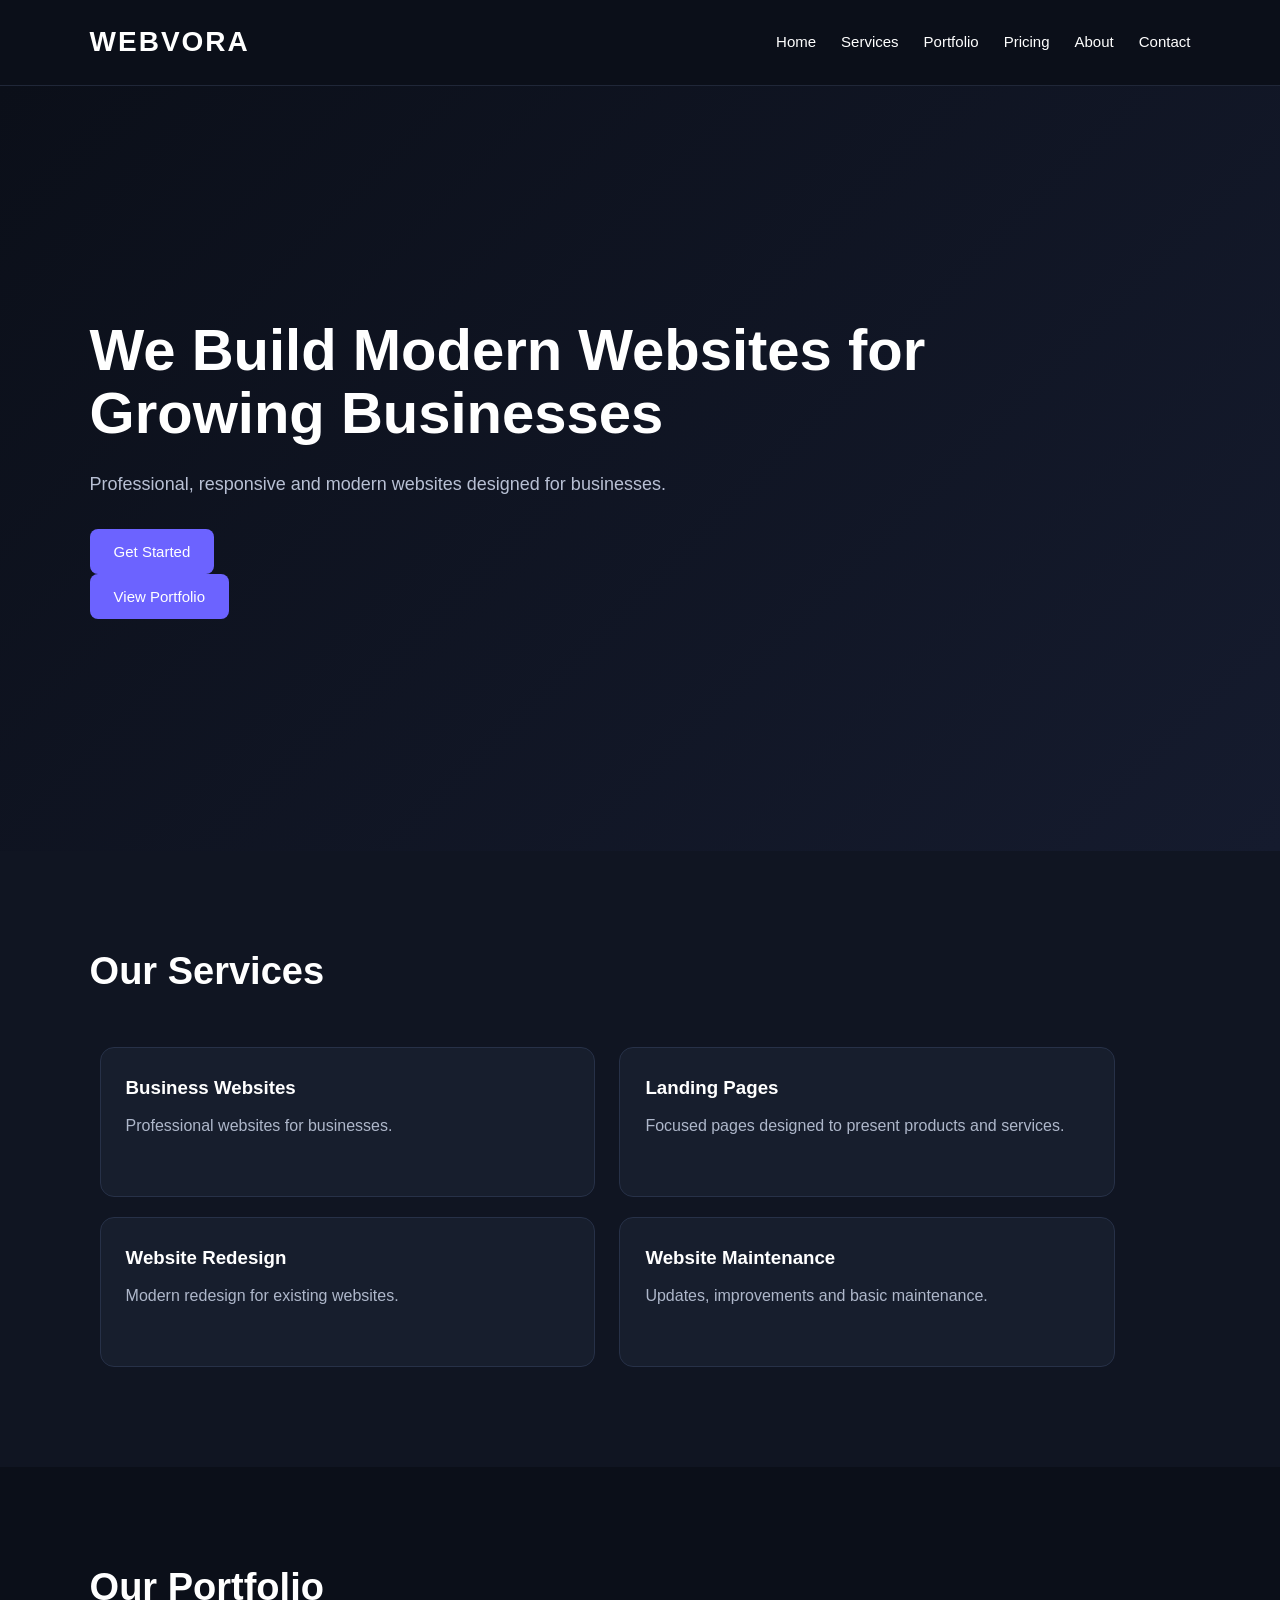
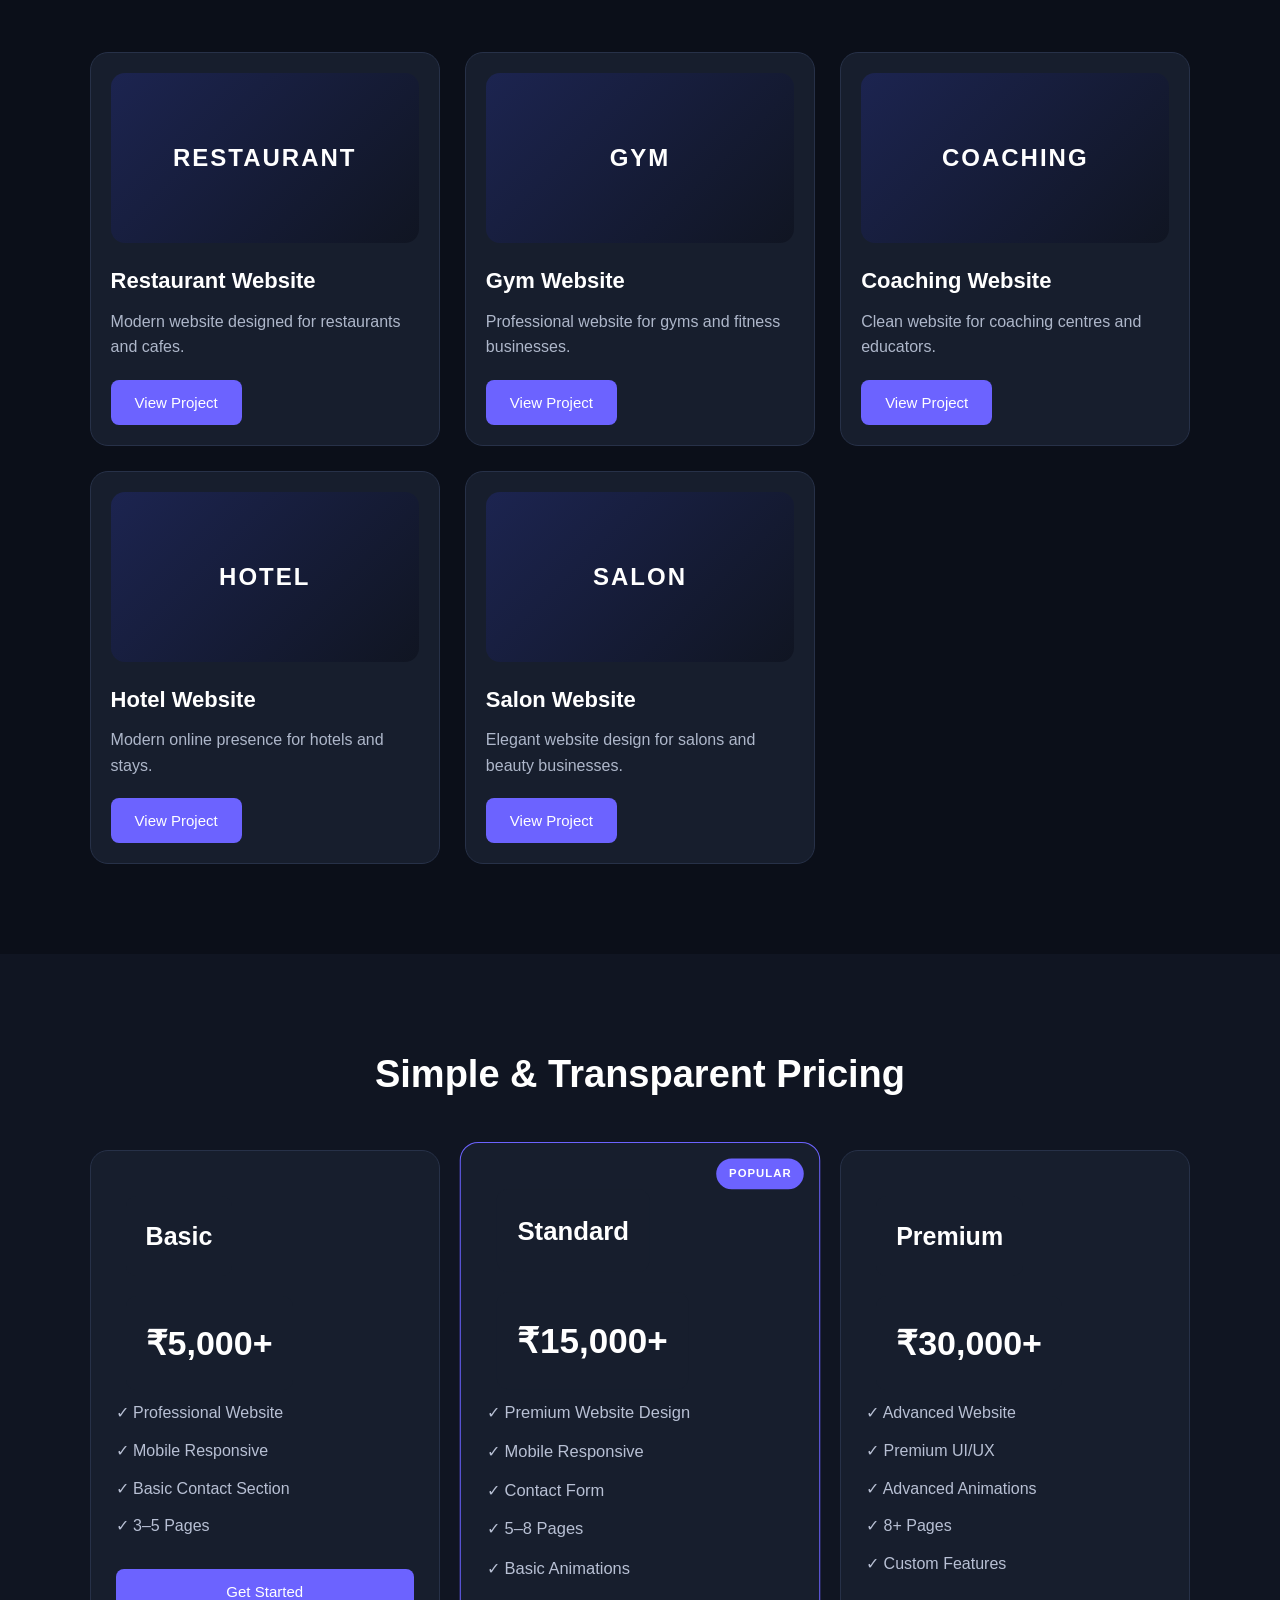
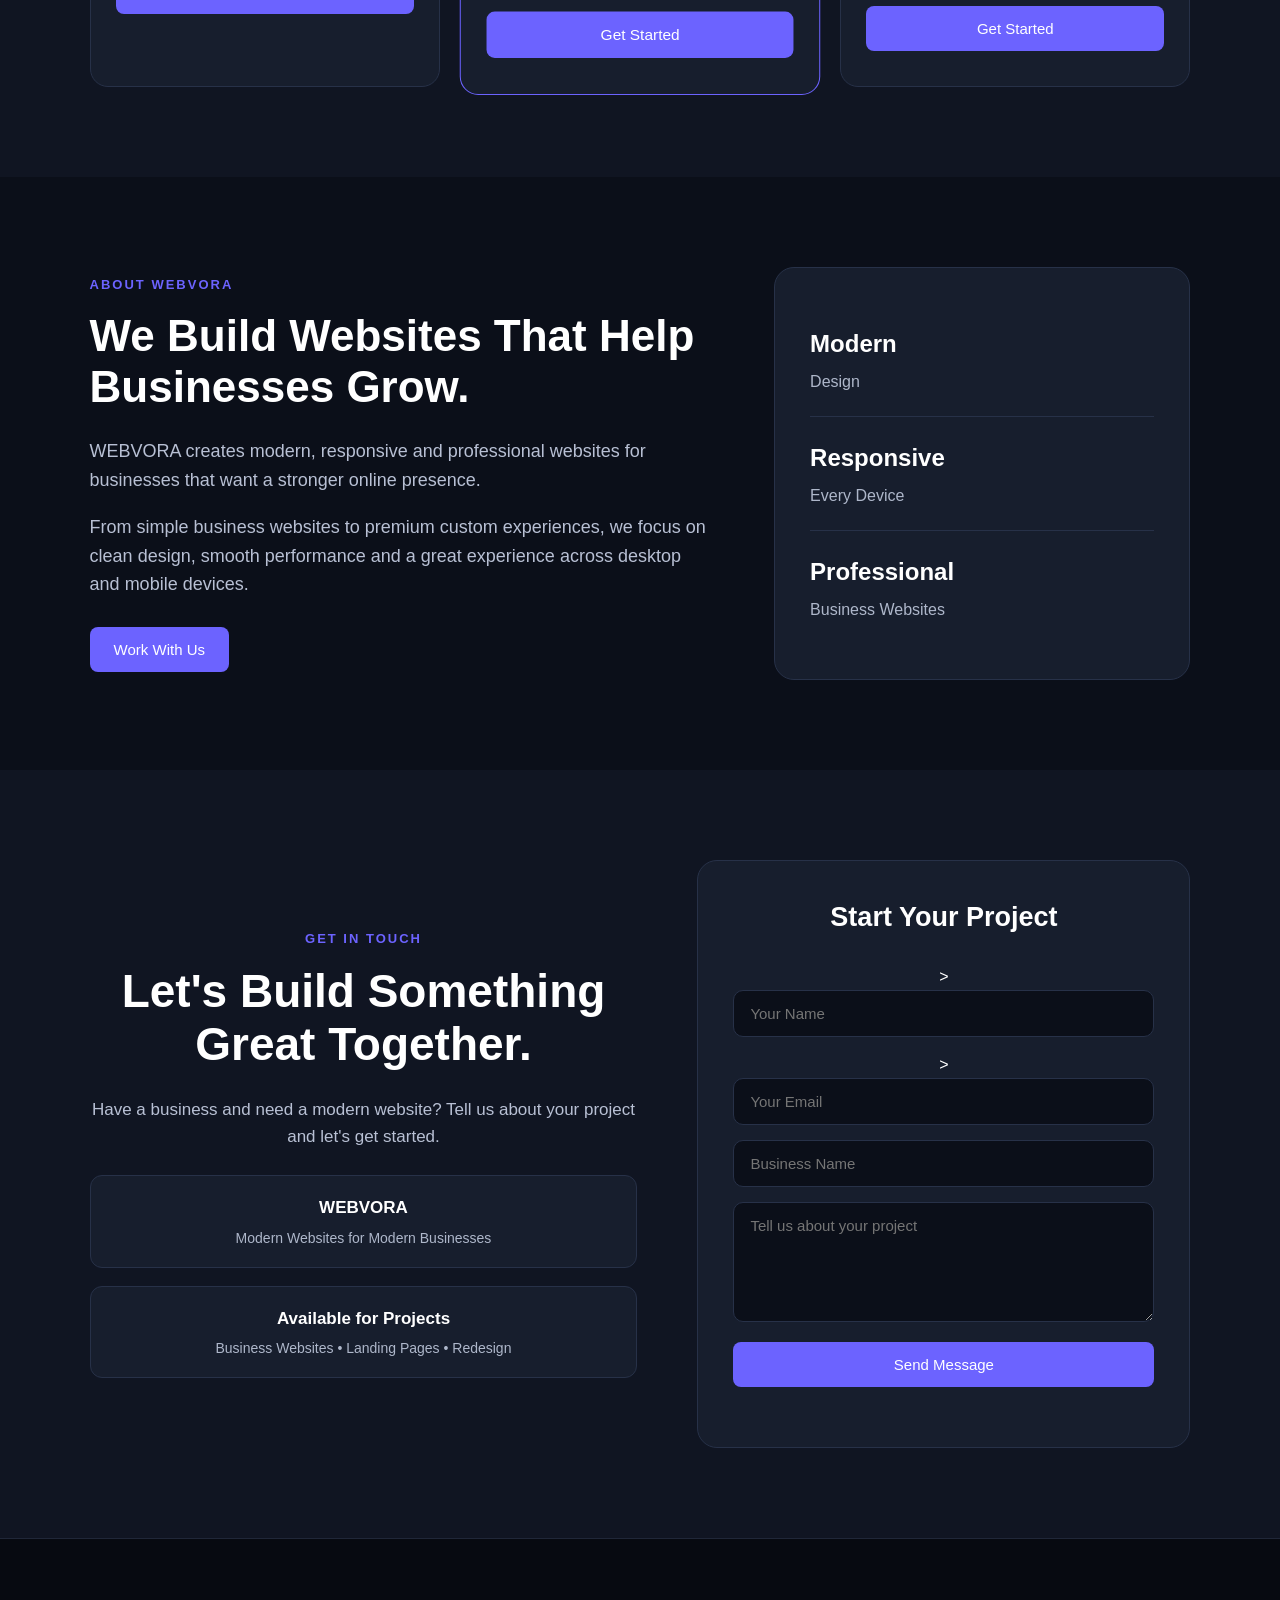
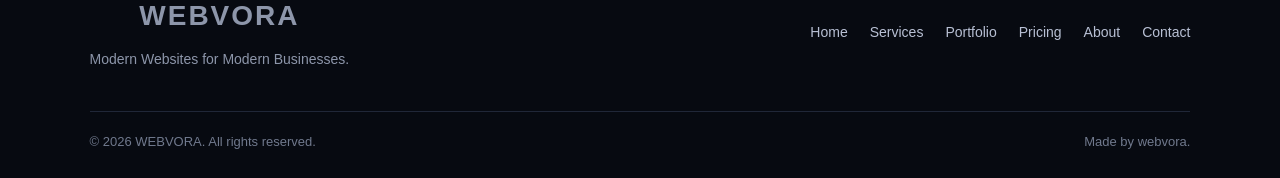
==== index.html @ 25687fcf "Add files via upload" ====
<html lang="en">
<head>
    <meta charset="UTF-8">
    <meta name="viewport" content="width=device-width, initial-scale=1.0">

    <title>WEBVORA — Modern Websites for Businesses</title>

    <link rel="stylesheet" href="style.css">
</head>

<body>

    <!-- Header / Navigation -->
    <header>
        <div class="logo">WEBVORA</div>

        <nav>
            <a href="#home">Home</a>
            <a href="#services">Services</a>
            <a href="#portfolio">Portfolio</a>
            <a href="#pricing">Pricing</a>
            <a href="#about">About</a>
            <a href="#contact">Contact</a>
        </nav>
    </header>


    <!-- Main Website Content -->
    <main>

        <!-- Hero Section -->
        <section id="home">
            <h1>We Build Modern Websites for Growing Businesses</h1>

            <p>
                Professional, responsive and modern websites
                designed for businesses.
            </p>

            <button>Get Started</button>
            <button>View Portfolio</button>
        </section>


        <!-- Services Section -->
        <section id="services">
            <h2>Our Services</h2>

            <div>
                <h3>Business Websites</h3>
                <p>Professional websites for businesses.</p>
            </div>

            <div>
                <h3>Landing Pages</h3>
                <p>Focused pages designed to present products and services.</p>
            </div>

            <div>
                <h3>Website Redesign</h3>
                <p>Modern redesign for existing websites.</p>
            </div>

            <div>
                <h3>Website Maintenance</h3>
                <p>Updates, improvements and basic maintenance.</p>
            </div>
        </section>


        <!-- Portfolio Section -->
       <section id="portfolio">

    <h2>Our Portfolio</h2>

    <div class="portfolio-grid">

        <div class="portfolio-card">
            <div class="portfolio-image">RESTAURANT</div>
            <h3>Restaurant Website</h3>
            <p>Modern website designed for restaurants and cafes.</p>
            <button>View Project</button>
        </div>

        <div class="portfolio-card">
            <div class="portfolio-image">GYM</div>
            <h3>Gym Website</h3>
            <p>Professional website for gyms and fitness businesses.</p>
            <button>View Project</button>
        </div>

        <div class="portfolio-card">
            <div class="portfolio-image">COACHING</div>
            <h3>Coaching Website</h3>
            <p>Clean website for coaching centres and educators.</p>
            <button>View Project</button>
        </div>

        <div class="portfolio-card">
            <div class="portfolio-image">HOTEL</div>
            <h3>Hotel Website</h3>
            <p>Modern online presence for hotels and stays.</p>
            <button>View Project</button>
        </div>

        <div class="portfolio-card">
            <div class="portfolio-image">SALON</div>
            <h3>Salon Website</h3>
            <p>Elegant website design for salons and beauty businesses.</p>
            <button>View Project</button>
        </div>

    </div>

</section>


        <!-- Pricing Section -->
        <section id="pricing">

    <h2>Simple & Transparent Pricing</h2>

    <div class="pricing-grid">

        <div class="pricing-card">
            <h3>Basic</h3>
            <p class="price">₹5,000+</p>

            <ul>
                <li>✓ Professional Website</li>
                <li>✓ Mobile Responsive</li>
                <li>✓ Basic Contact Section</li>
                <li>✓ 3–5 Pages</li>
            </ul>

            <button>Get Started</button>
        </div>

        <div class="pricing-card featured">
            <span class="popular">POPULAR</span>

            <h3>Standard</h3>
            <p class="price">₹15,000+</p>

            <ul>
                <li>✓ Premium Website Design</li>
                <li>✓ Mobile Responsive</li>
                <li>✓ Contact Form</li>
                <li>✓ 5–8 Pages</li>
                <li>✓ Basic Animations</li>
            </ul>

            <button>Get Started</button>
        </div>

        <div class="pricing-card">
            <h3>Premium</h3>
            <p class="price">₹30,000+</p>

            <ul>
                <li>✓ Advanced Website</li>
                <li>✓ Premium UI/UX</li>
                <li>✓ Advanced Animations</li>
                <li>✓ 8+ Pages</li>
                <li>✓ Custom Features</li>
            </ul>

            <button>Get Started</button>
        </div>

    </div>

</section>


        <!-- About Section -->
        <section id="about">

    <div class="about-content">

        <div class="about-text">

            <span class="about-label">ABOUT WEBVORA</span>

            <h2>We Build Websites That Help Businesses Grow.</h2>

            <p>
                WEBVORA creates modern, responsive and professional
                websites for businesses that want a stronger online presence.
            </p>

            <p>
                From simple business websites to premium custom experiences,
                we focus on clean design, smooth performance and a great
                experience across desktop and mobile devices.
            </p>

            <button>Work With Us</button>

        </div>

        <div class="about-card">

            <div class="about-stat">
                <strong>Modern</strong>
                <span>Design</span>
            </div>

            <div class="about-stat">
                <strong>Responsive</strong>
                <span>Every Device</span>
            </div>

            <div class="about-stat">
                <strong>Professional</strong>
                <span>Business Websites</span>
            </div>

        </div>

    </div>

</section>


        <!-- Contact Section -->
       <section id="contact">
    <div class="contact-content">

        <div class="contact-text">
            <span class="contact-label">GET IN TOUCH</span>

            <h2>Let's Build Something Great Together.</h2>

            <p>
                Have a business and need a modern website?
                Tell us about your project and let's get started.
            </p>

            <div class="contact-info">
                <div>
                    <strong>WEBVORA</strong>
                    <span>Modern Websites for Modern Businesses</span>
                </div>

                <div>
                    <strong>Available for Projects</strong>
                    <span>Business Websites • Landing Pages • Redesign</span>
                </div>
            </div>
        </div>

        <div class="contact-card">
    <h3>Start Your Project</h3>

    <form
    id="contact-form"
    action="https://formspree.io/f/xnpnvgea"
    method="POST"
>
        >
     <input
         id="contact-name"
         name="name"
         type="text"
         placeholder="Your Name"
         required
>
        >

        <input
            id="contact-email"
            name="email"
            type="email"
            placeholder="Your Email"
            required
>

       <input
           id="contact-business"
           name="business"
           type="text"
           placeholder="Business Name"
           required
>

        <textarea
          id="contact-message"
          name="message"
          placeholder="Tell us about your project"
          required
        ></textarea>

        <button id="send-message-btn" type="submit">
            Send Message
        </button>

        <p id="form-status"></p>

    </form>
</div>

    </div>
</section>

    </main>


    <!-- Footer -->
   <footer>
    <div class="footer-content">

        <div class="footer-brand">
            <div class="footer-logo">WEBVORA</div>
            <p>Modern Websites for Modern Businesses.</p>
        </div>

        <div class="footer-links">
            <a href="#home">Home</a>
            <a href="#services">Services</a>
            <a href="#portfolio">Portfolio</a>
            <a href="#pricing">Pricing</a>
            <a href="#about">About</a>
            <a href="#contact">Contact</a>
        </div>

    </div>

    <div class="footer-bottom">
        <p>© 2026 WEBVORA. All rights reserved.</p>
        <p>Made by webvora.</p>
    </div>
</footer>


    <script src="script.js"></script>

</body>
</html>
---- style.css ----
* {
    margin: 0;
    padding: 0;
    box-sizing: border-box;
}

html {
    scroll-behavior: smooth;
}

body {
    font-family: Arial, Helvetica, sans-serif;
    background: #0b0f19;
    color: #ffffff;
    line-height: 1.6;
}

/* ===== HEADER ===== */

header {
    width: 100%;
    padding: 20px 7%;
    display: flex;
    justify-content: space-between;
    align-items: center;
    background: #0b0f19;
    border-bottom: 1px solid #202738;
    position: sticky;
    top: 0;
    z-index: 1000;
}

.logo {
    font-size: 28px;
    font-weight: 800;
    letter-spacing: 2px;
}

nav {
    display: flex;
    gap: 25px;
}

nav a {
    color: #ffffff;
    text-decoration: none;
    font-size: 15px;
    transition: 0.3s;
}

nav a:hover {
    color: #6c63ff;
}

/* ===== GENERAL SECTIONS ===== */

section {
    padding: 90px 7%;
}

h2 {
    font-size: 38px;
    margin-bottom: 35px;
}

h3 {
    margin-bottom: 10px;
}

/* ===== HERO ===== */

#home {
    min-height: 85vh;
    display: flex;
    flex-direction: column;
    justify-content: center;
    align-items: flex-start;
    background: linear-gradient(135deg, #0b0f19, #151b2e);
}

#home h1 {
    max-width: 850px;
    font-size: 58px;
    line-height: 1.1;
    margin-bottom: 25px;
}

#home p {
    max-width: 650px;
    font-size: 18px;
    color: #b8c0d4;
    margin-bottom: 30px;
}

/* ===== BUTTONS ===== */

button {
    border: none;
    padding: 14px 24px;
    margin-right: 12px;
    border-radius: 8px;
    background: #6c63ff;
    color: white;
    font-size: 15px;
    cursor: pointer;
    transition: 0.3s;
}

button:hover {
    transform: translateY(-2px);
    background: #8179ff;
}

/* ===== SERVICES ===== */

#services {
    background: #101522;
}

#services > div {
    display: inline-block;
    width: 45%;
    min-height: 150px;
    margin: 10px;
    padding: 25px;
    background: #171e2d;
    border: 1px solid #273148;
    border-radius: 14px;
    vertical-align: top;
    transition: 0.3s;
}

#services > div:hover {
    transform: translateY(-5px);
    border-color: #6c63ff;
}

#services p {
    color: #aeb7ca;
}

/* ===== PORTFOLIO ===== */

#portfolio {
    background: #0b0f19;
}

#portfolio p {
    display: inline-block;
    width: 30%;
    margin: 10px;
    padding: 35px 20px;
    text-align: center;
    background: #171e2d;
    border-radius: 14px;
    border: 1px solid #273148;
}

/* ===== PRICING ===== */

#pricing {
    background: #101522;
}

#pricing h3,
#pricing p {
    display: inline-block;
    margin: 10px;
    padding: 20px;
    background: #171e2d;
    border-radius: 10px;
}

/* ===== ABOUT ===== */

#about {
    background: #0b0f19;
}

#about p {
    max-width: 700px;
    color: #b8c0d4;
    font-size: 18px;
}

/* ===== CONTACT ===== */

#contact {
    background: #101522;
    text-align: center;
}

#contact p {
    margin-bottom: 25px;
    color: #b8c0d4;
}

/* ===== FOOTER ===== */

footer {
    padding: 25px;
    text-align: center;
    background: #070a11;
    color: #8d96aa;
}

/* ===== MOBILE ===== */

@media (max-width: 768px) {

    header {
        flex-direction: column;
        gap: 15px;
    }

    nav {
        flex-wrap: wrap;
        justify-content: center;
        gap: 12px;
    }

    #home h1 {
        font-size: 40px;
    }

    #services > div {
        width: 100%;
        margin: 10px 0;
    }

    #portfolio p {
        width: 100%;
        margin: 10px 0;
    }

    section {
        padding: 60px 5%;
    }
}
/* ===== PORTFOLIO CARDS ===== */

.portfolio-grid {
    display: grid;
    grid-template-columns: repeat(3, 1fr);
    gap: 25px;
    max-width: 1200px;
    margin: 0 auto;
}

.portfolio-card {
    background: #171e2d;
    border: 1px solid #273148;
    border-radius: 18px;
    padding: 20px;
    transition: 0.3s ease;
    overflow: hidden;
}

.portfolio-card:hover {
    transform: translateY(-8px);
    border-color: #6c63ff;
}

.portfolio-image {
    height: 170px;
    border-radius: 14px;
    background: linear-gradient(135deg, #1c2450, #101522);
    display: flex;
    align-items: center;
    justify-content: center;
    font-size: 24px;
    font-weight: 800;
    letter-spacing: 2px;
    margin-bottom: 20px;
}

.portfolio-card h3 {
    font-size: 22px;
    margin-bottom: 10px;
}

.portfolio-card p {
    color: #aeb7ca;
    margin-bottom: 20px;
}

.portfolio-card button {
    margin: 0;
}

/* ===== PORTFOLIO MOBILE ===== */

@media (max-width: 900px) {
    .portfolio-grid {
        grid-template-columns: repeat(2, 1fr);
    }
}

@media (max-width: 600px) {
    .portfolio-grid {
        grid-template-columns: 1fr;
    }
}
/* ===== PORTFOLIO TEXT FIX ===== */

.portfolio-card p {
    width: auto;
    margin: 0 0 20px 0;
    padding: 0;
    background: transparent;
    border: none;
    text-align: left;
    color: #aeb7ca;
}

.portfolio-card h3 {
    margin-top: 5px;
    margin-bottom: 10px;
}
/* ===== FINAL PORTFOLIO TEXT FIX ===== */

#portfolio .portfolio-card p {
    width: auto;
    display: block;
    margin: 0 0 20px 0;
    padding: 0;
    background: transparent;
    border: none;
    text-align: left;
    color: #aeb7ca;
}

#portfolio .portfolio-card {
    display: block;
}
/* ===== PRICING CARDS ===== */

#pricing {
    text-align: center;
}

#pricing h2 {
    margin-bottom: 45px;
}

.pricing-grid {
    max-width: 1150px;
    margin: 0 auto;
    display: grid;
    grid-template-columns: repeat(3, 1fr);
    gap: 25px;
    align-items: stretch;
}

.pricing-card {
    position: relative;
    background: #171e2d;
    border: 1px solid #273148;
    border-radius: 18px;
    padding: 35px 25px;
    text-align: left;
    transition: 0.3s ease;
}

.pricing-card:hover {
    transform: translateY(-8px);
    border-color: #6c63ff;
}

.pricing-card h3 {
    font-size: 25px;
    margin-bottom: 15px;
}

.price {
    font-size: 34px;
    font-weight: 800;
    color: #ffffff;
    margin-bottom: 25px;
}

.pricing-card ul {
    list-style: none;
    padding: 0;
    margin: 0 0 30px 0;
}

.pricing-card li {
    color: #b8c0d4;
    margin-bottom: 12px;
}

.pricing-card button {
    width: 100%;
    margin: 0;
}

/* ===== POPULAR PLAN ===== */

.pricing-card.featured {
    border-color: #6c63ff;
    transform: scale(1.03);
}

.pricing-card.featured:hover {
    transform: scale(1.03) translateY(-8px);
}

.popular {
    position: absolute;
    top: 15px;
    right: 15px;
    background: #6c63ff;
    color: #ffffff;
    padding: 6px 12px;
    border-radius: 20px;
    font-size: 11px;
    font-weight: 700;
    letter-spacing: 1px;
}

/* ===== PRICING MOBILE ===== */

@media (max-width: 900px) {
    .pricing-grid {
        grid-template-columns: 1fr;
        max-width: 500px;
    }

    .pricing-card.featured {
        transform: none;
    }

    .pricing-card.featured:hover {
        transform: translateY(-8px);
    }
}
/* ===== ABOUT SECTION ===== */

#about {
    background: #0b0f19;
}

.about-content {
    max-width: 1150px;
    margin: 0 auto;
    display: grid;
    grid-template-columns: 1.2fr 0.8fr;
    gap: 60px;
    align-items: center;
}

.about-label {
    display: inline-block;
    color: #6c63ff;
    font-size: 13px;
    font-weight: 700;
    letter-spacing: 2px;
    margin-bottom: 15px;
}

.about-text h2 {
    font-size: 44px;
    line-height: 1.15;
    margin-bottom: 25px;
}

.about-text p {
    max-width: 650px;
    color: #b8c0d4;
    font-size: 17px;
    margin-bottom: 18px;
}

.about-text button {
    margin-top: 10px;
}

.about-card {
    background: #171e2d;
    border: 1px solid #273148;
    border-radius: 20px;
    padding: 35px;
}

.about-stat {
    padding: 22px 0;
    border-bottom: 1px solid #273148;
}

.about-stat:last-child {
    border-bottom: none;
}

.about-stat strong {
    display: block;
    font-size: 24px;
    margin-bottom: 5px;
}

.about-stat span {
    color: #aeb7ca;
}

@media (max-width: 900px) {
    .about-content {
        grid-template-columns: 1fr;
        gap: 35px;
    }

    .about-text h2 {
        font-size: 36px;
    }
}
/* ===== CONTACT SECTION ===== */

#contact {
    background: #101522;
}

.contact-content {
    max-width: 1150px;
    margin: 0 auto;
    display: grid;
    grid-template-columns: 1fr 0.9fr;
    gap: 60px;
    align-items: center;
}

.contact-label {
    display: inline-block;
    color: #6c63ff;
    font-size: 13px;
    font-weight: 700;
    letter-spacing: 2px;
    margin-bottom: 15px;
}

.contact-text h2 {
    font-size: 46px;
    line-height: 1.15;
    margin-bottom: 25px;
}

.contact-text > p {
    max-width: 600px;
    color: #b8c0d4;
    font-size: 17px;
    margin-bottom: 30px;
}

.contact-info {
    display: flex;
    flex-direction: column;
    gap: 18px;
}

.contact-info div {
    padding: 18px 20px;
    background: #171e2d;
    border: 1px solid #273148;
    border-radius: 12px;
}

.contact-info strong {
    display: block;
    font-size: 17px;
    margin-bottom: 5px;
}

.contact-info span {
    color: #aeb7ca;
    font-size: 14px;
}

.contact-card {
    background: #171e2d;
    border: 1px solid #273148;
    border-radius: 20px;
    padding: 35px;
}

.contact-card h3 {
    font-size: 27px;
    margin-bottom: 25px;
}

.contact-card input,
.contact-card textarea {
    width: 100%;
    padding: 14px 16px;
    margin-bottom: 15px;
    background: #0b0f19;
    color: #fff;
    border: 1px solid #273148;
    border-radius: 10px;
    outline: none;
    font-size: 15px;
    font-family: Arial, Helvetica, sans-serif;
}

.contact-card textarea {
    height: 120px;
    resize: vertical;
}

.contact-card input:focus,
.contact-card textarea:focus {
    border-color: #6c63ff;
}

.contact-card button {
    width: 100%;
    margin: 5px 0 0 0;
}

@media (max-width: 900px) {
    .contact-content {
        grid-template-columns: 1fr;
        gap: 35px;
    }

    .contact-text h2 {
        font-size: 36px;
    }
}
/* ===== FOOTER ===== */

footer {
    background: #070a11;
    padding: 55px 7% 25px;
    border-top: 1px solid #202738;
}

.footer-content {
    max-width: 1150px;
    margin: 0 auto;
    display: flex;
    justify-content: space-between;
    align-items: center;
    gap: 40px;
}

.footer-logo {
    font-size: 28px;
    font-weight: 800;
    letter-spacing: 2px;
    margin-bottom: 10px;
}

.footer-brand p {
    color: #8d96aa;
    font-size: 14px;
}

.footer-links {
    display: flex;
    flex-wrap: wrap;
    gap: 22px;
}

.footer-links a {
    color: #b8c0d4;
    text-decoration: none;
    font-size: 14px;
    transition: .3s;
}

.footer-links a:hover {
    color: #6c63ff;
}

.footer-bottom {
    max-width: 1150px;
    margin: 40px auto 0;
    padding-top: 20px;
    border-top: 1px solid #202738;
    display: flex;
    justify-content: space-between;
    gap: 20px;
}

.footer-bottom p {
    color: #70798d;
    font-size: 13px;
}

@media (max-width: 700px) {
    .footer-content {
        flex-direction: column;
        align-items: flex-start;
    }

    .footer-links {
        gap: 15px;
    }

    .footer-bottom {
        flex-direction: column;
        gap: 8px;
    }
}
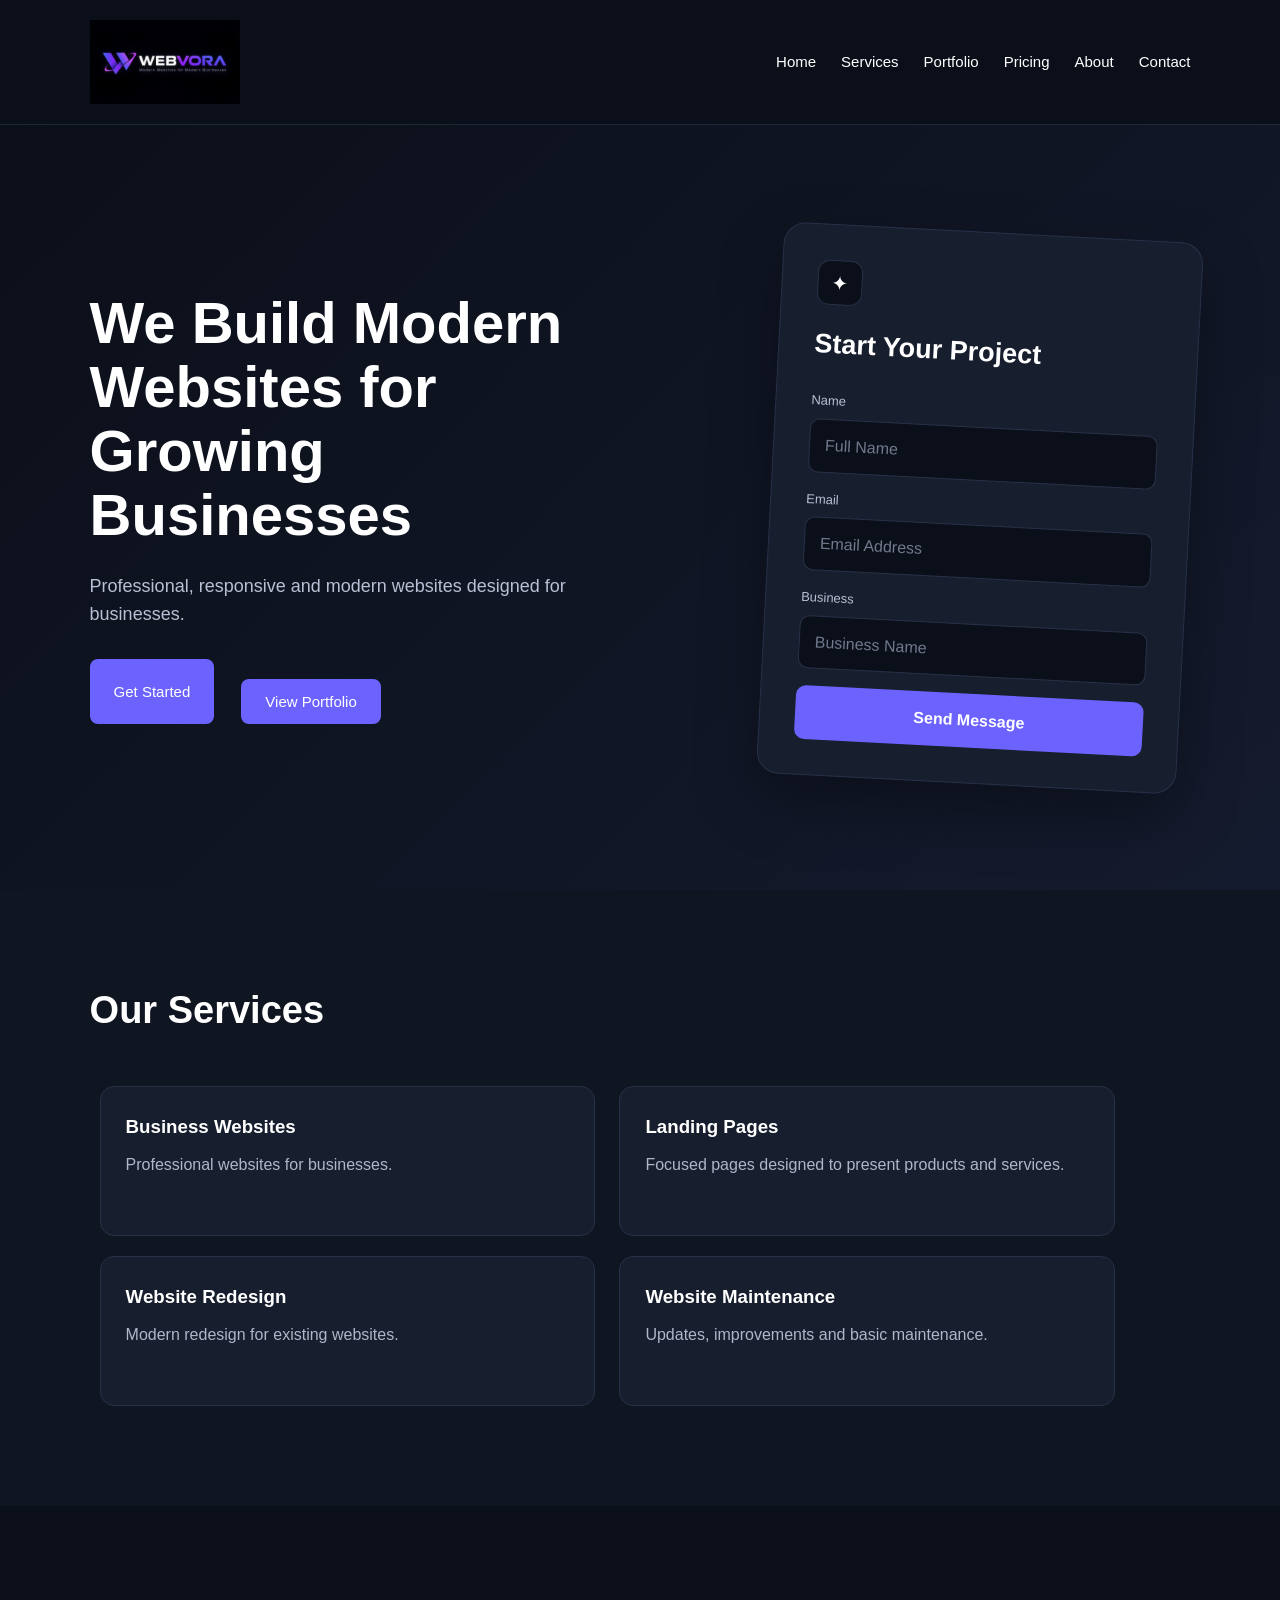
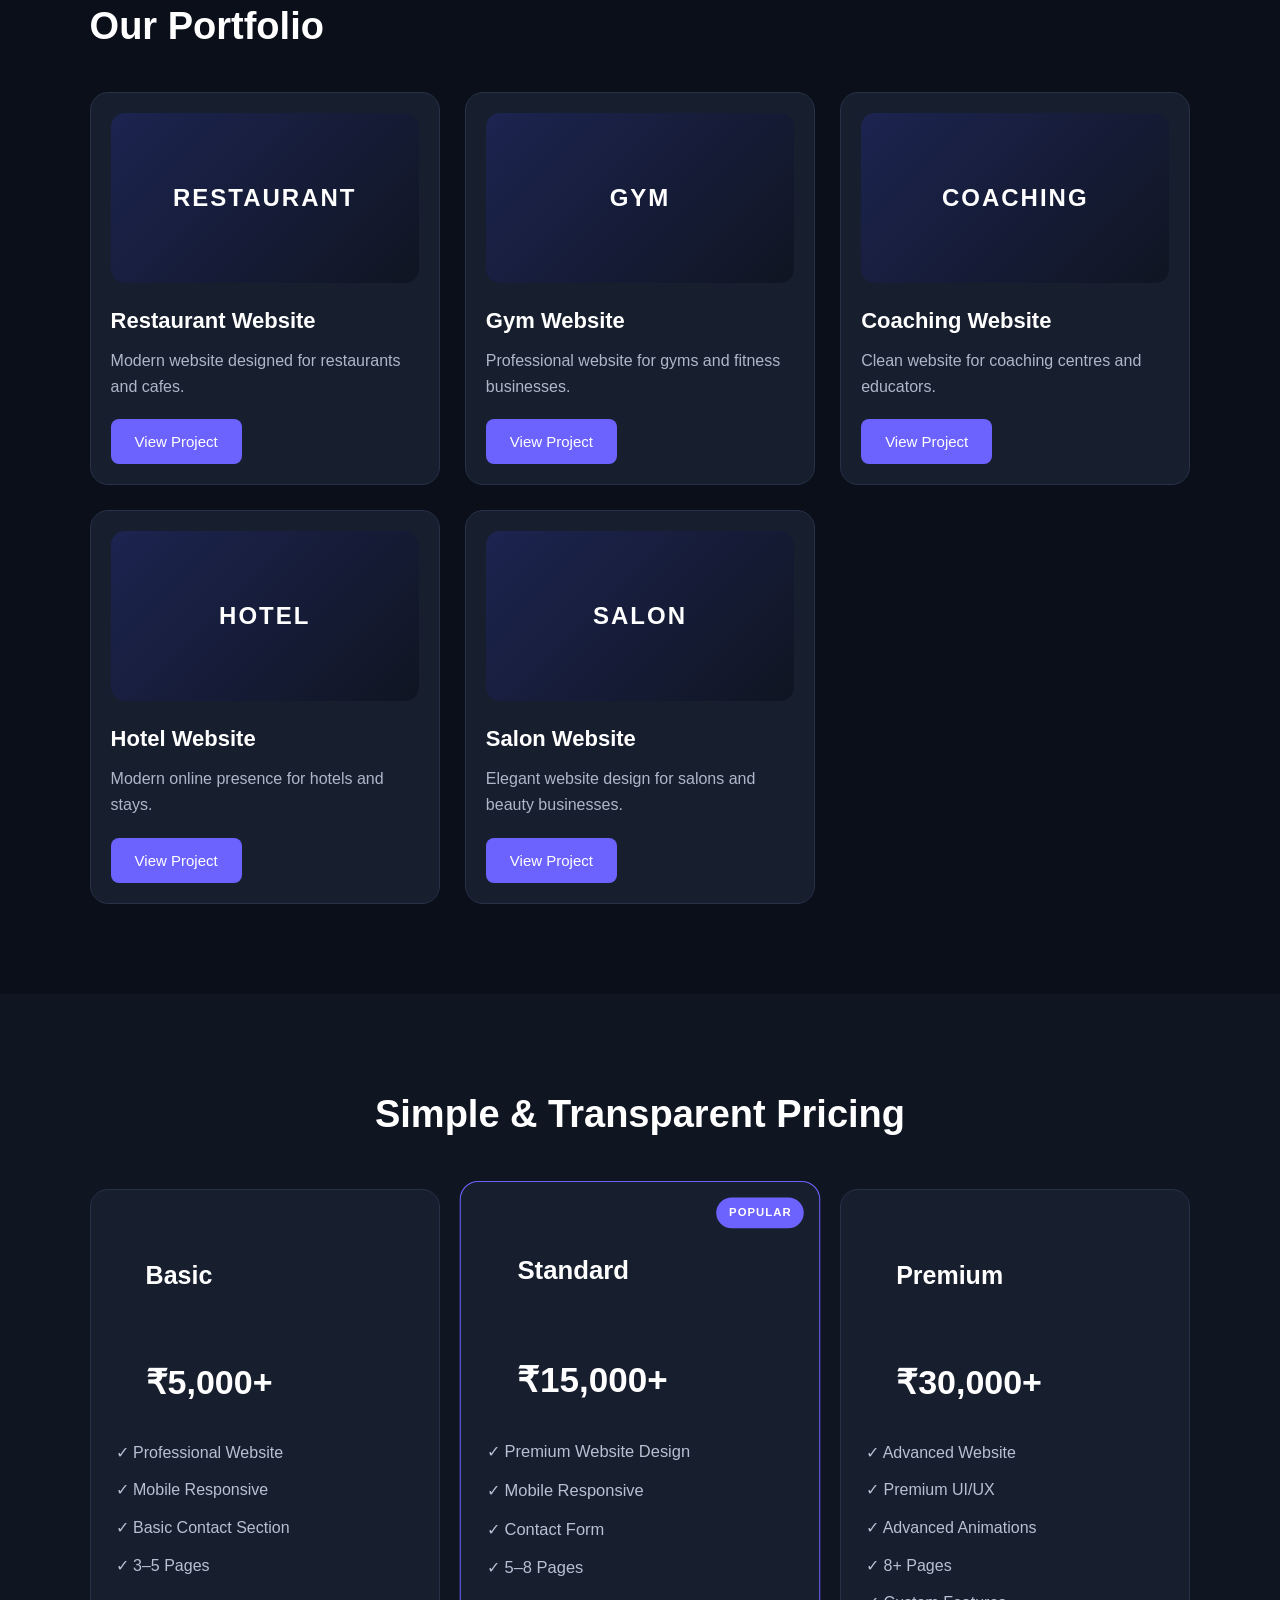
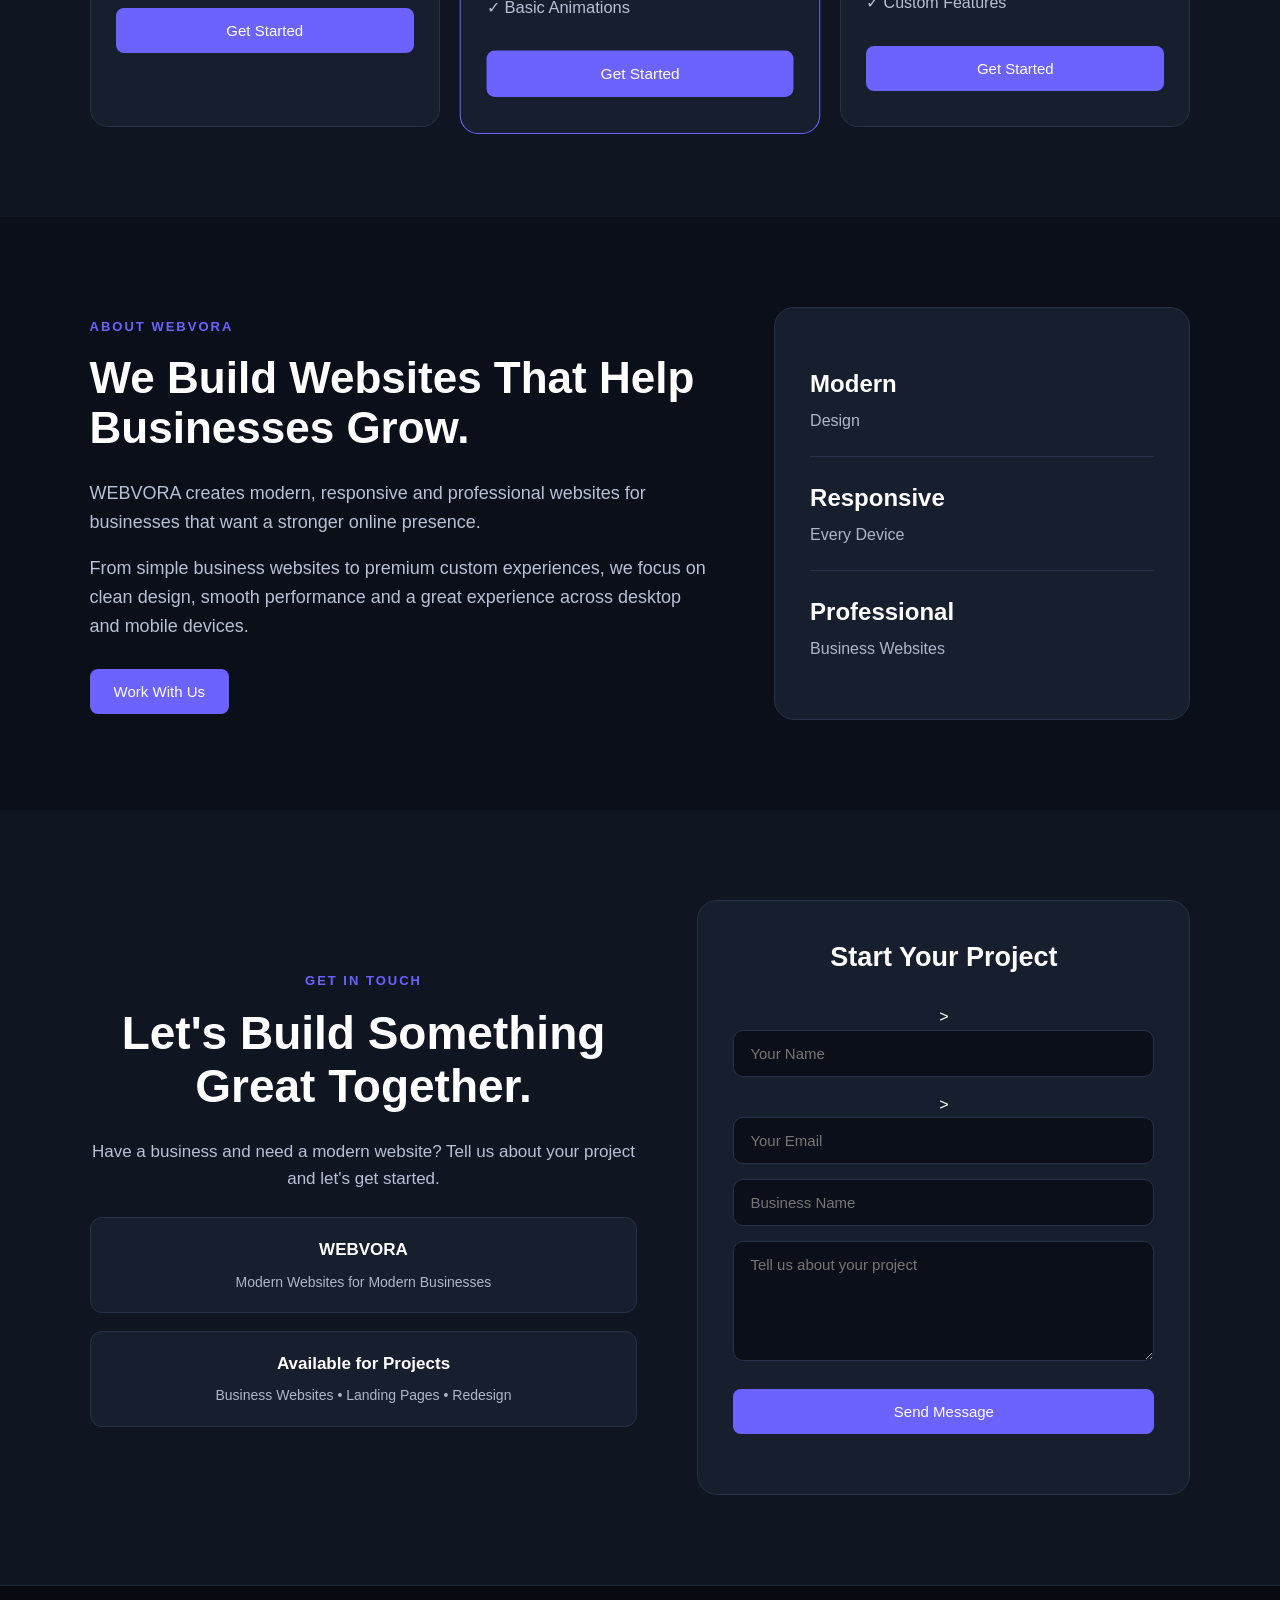
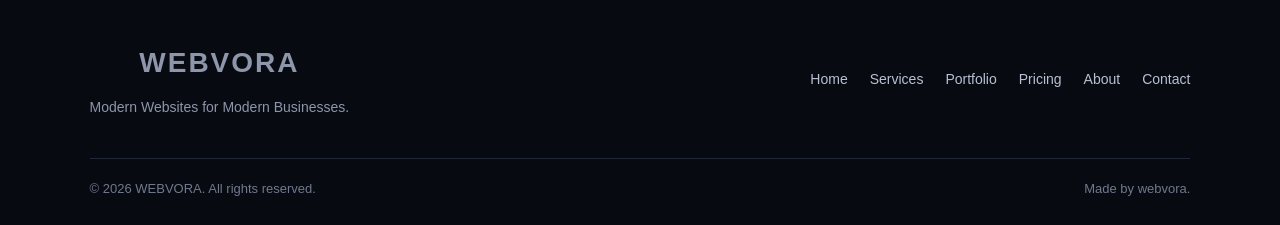
==== commit abc3a87b: "Add files via upload" ====
--- a/index.html
+++ b/index.html
@@ -1,3 +1,4 @@
+<!DOCTYPE html>
 <html lang="en">
 <head>
     <meta charset="UTF-8">
@@ -12,7 +13,9 @@
 
     <!-- Header / Navigation -->
     <header>
-        <div class="logo">WEBVORA</div>
+       <div class="logo">
+    <img src="webvora-logo-png.jpeg" alt="WEBVORA Logo">
+</div>
 
         <nav>
             <a href="#home">Home</a>
@@ -30,16 +33,45 @@
 
         <!-- Hero Section -->
         <section id="home">
+
+    <div class="hero-content">
+
+        <div class="hero-text">
             <h1>We Build Modern Websites for Growing Businesses</h1>
 
             <p>
-                Professional, responsive and modern websites
-                designed for businesses.
+                Professional, responsive and modern websites designed
+                for businesses.
             </p>
 
-            <button>Get Started</button>
-            <button>View Portfolio</button>
-        </section>
+            <div class="hero-buttons">
+                <button>Get Started</button>
+                <button>View Portfolio</button>
+            </div>
+        </div>
+
+        <div class="hero-form-preview">
+
+            <div class="preview-icon">✦</div>
+
+            <h3>Start Your Project</h3>
+
+            <label>Name</label>
+            <div class="preview-input">Full Name</div>
+
+            <label>Email</label>
+            <div class="preview-input">Email Address</div>
+
+            <label>Business</label>
+            <div class="preview-input">Business Name</div>
+
+            <div class="preview-button">Send Message</div>
+
+        </div>
+
+    </div>
+
+</section>
 
 
         <!-- Services Section -->
--- a/style.css
+++ b/style.css
@@ -1,3 +1,5 @@
+/* ===== WEBVORA RESET ===== */
+
 * {
     margin: 0;
     padding: 0;
@@ -699,4 +701,116 @@
         flex-direction: column;
         gap: 8px;
     }
+}
+#home button + button {
+    margin-top: 20px;
+}
+/* ===== HEADER LOGO SIZE ===== */
+.logo img {
+    width: 150px;
+    height: auto;
+    display: block;
+}
+/* ===== HERO TWO COLUMN LAYOUT ===== */
+
+#home {
+    min-height: 85vh;
+    display: flex;
+    align-items: center;
+}
+
+.hero-content {
+    width: 100%;
+    max-width: 1200px;
+    margin: 0 auto;
+    display: grid;
+    grid-template-columns: 1.1fr 0.9fr;
+    gap: 70px;
+    align-items: center;
+}
+
+.hero-text h1 {
+    max-width: 750px;
+}
+
+.hero-text p {
+    max-width: 600px;
+}
+
+.hero-buttons {
+    display: flex;
+    gap: 15px;
+    flex-wrap: wrap;
+}
+
+/* ===== RIGHT PROJECT CARD ===== */
+
+.hero-form-preview {
+    background: #171e2d;
+    border: 1px solid #273148;
+    border-radius: 22px;
+    padding: 35px;
+    max-width: 420px;
+    width: 100%;
+    margin-left: auto;
+    transform: rotate(3deg);
+    box-shadow: 0 25px 60px rgba(0, 0, 0, 0.35);
+}
+
+.preview-icon {
+    width: 45px;
+    height: 45px;
+    display: flex;
+    align-items: center;
+    justify-content: center;
+    background: #0b0f19;
+    border: 1px solid #273148;
+    border-radius: 12px;
+    margin-bottom: 18px;
+    font-size: 20px;
+}
+
+.hero-form-preview h3 {
+    font-size: 27px;
+    margin-bottom: 25px;
+}
+
+.hero-form-preview label {
+    display: block;
+    color: #b8c0d4;
+    font-size: 13px;
+    margin-bottom: 7px;
+}
+
+.preview-input {
+    background: #0b0f19;
+    border: 1px solid #273148;
+    border-radius: 10px;
+    padding: 13px 15px;
+    color: #70798d;
+    margin-bottom: 17px;
+}
+
+.preview-button {
+    background: #6c63ff;
+    color: #fff;
+    text-align: center;
+    padding: 14px;
+    border-radius: 10px;
+    margin-top: 5px;
+    font-weight: 600;
+}
+
+/* ===== MOBILE ===== */
+
+@media (max-width: 900px) {
+    .hero-content {
+        grid-template-columns: 1fr;
+        gap: 45px;
+    }
+
+    .hero-form-preview {
+        margin: 0 auto;
+        transform: rotate(0deg);
+    }
 }
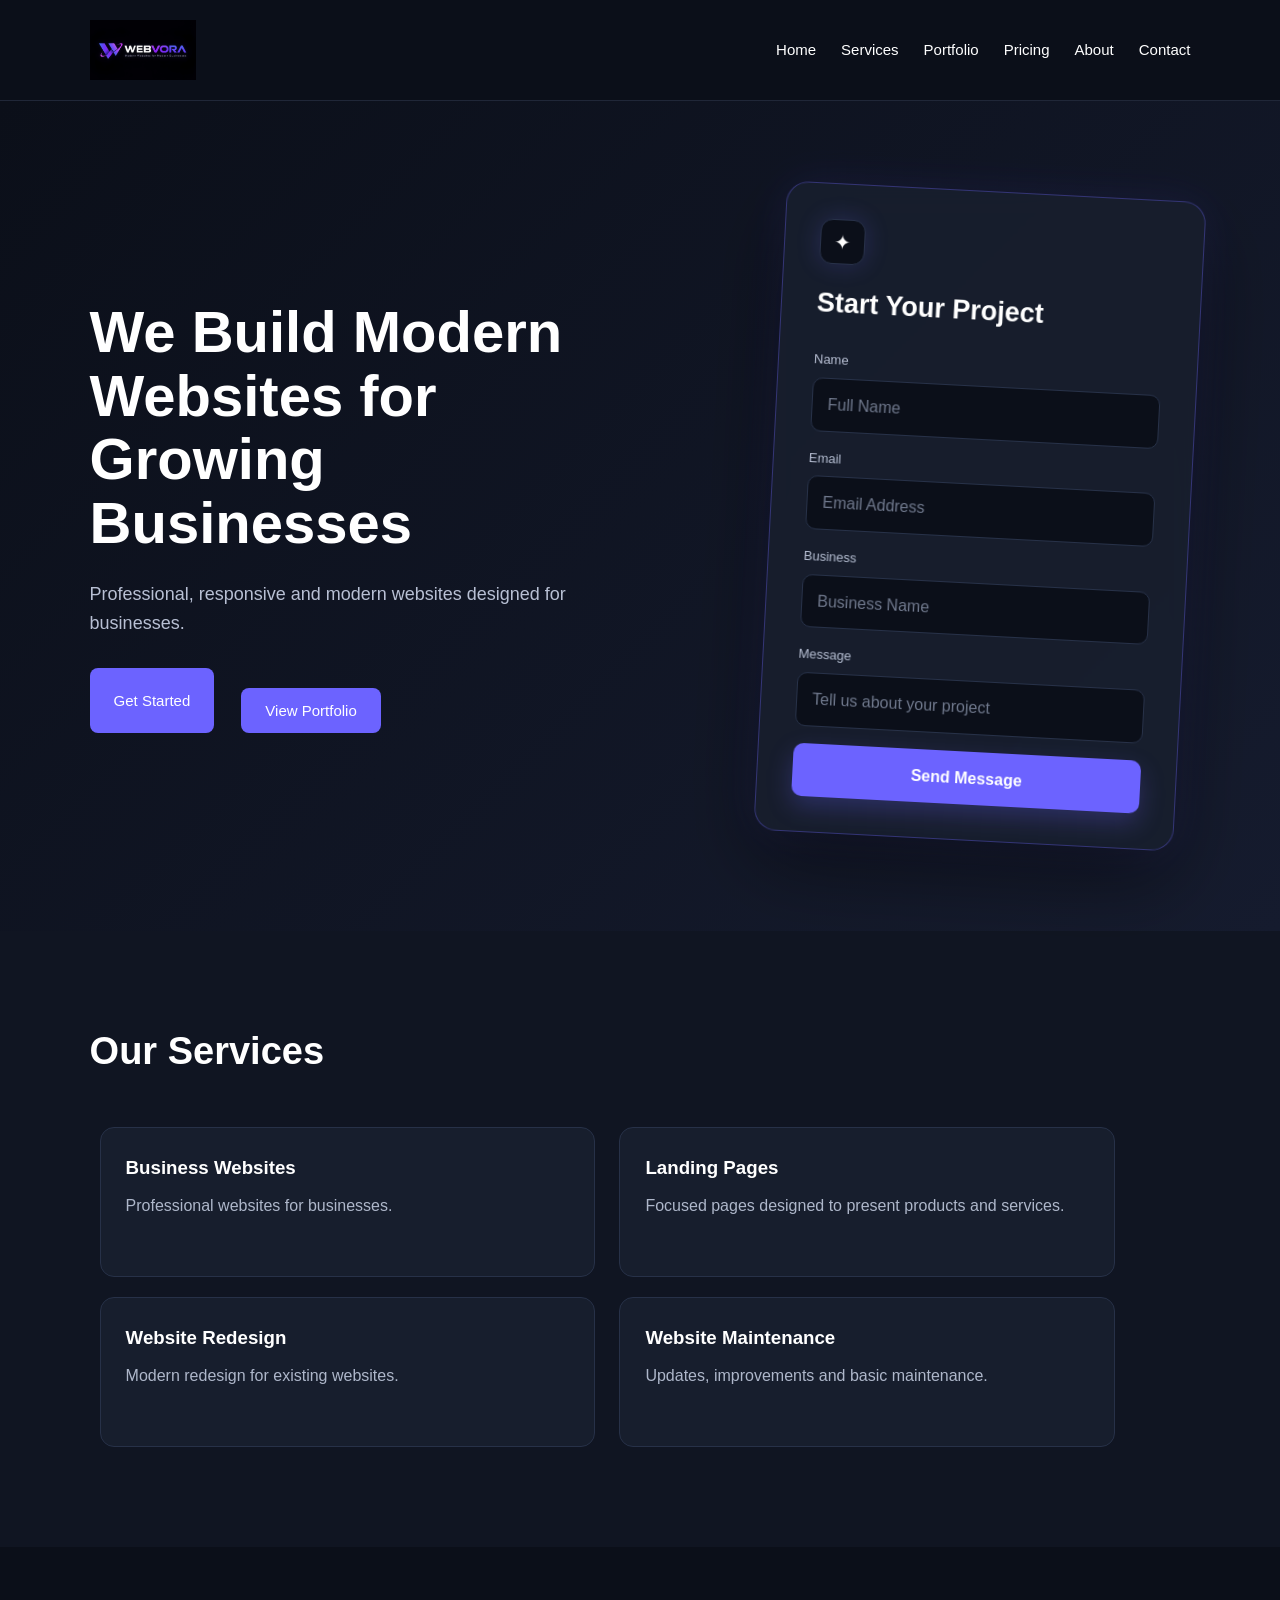
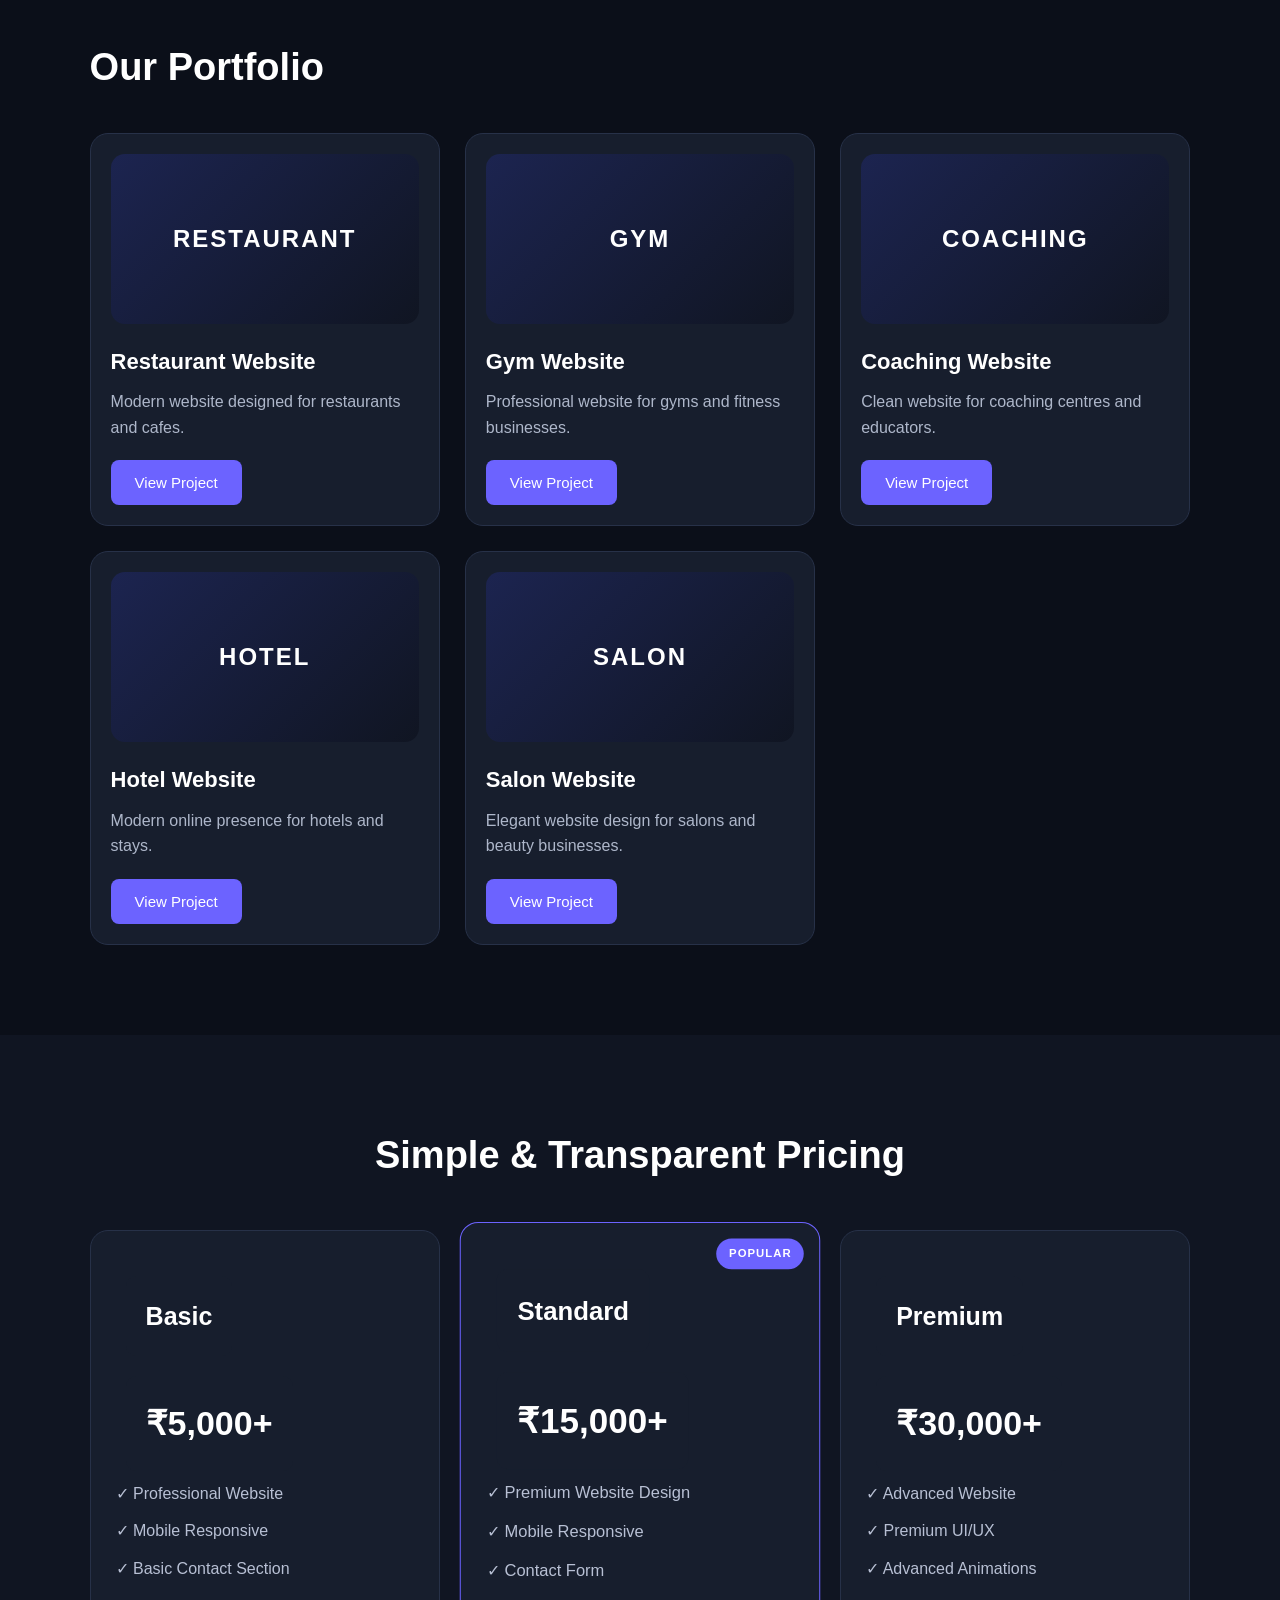
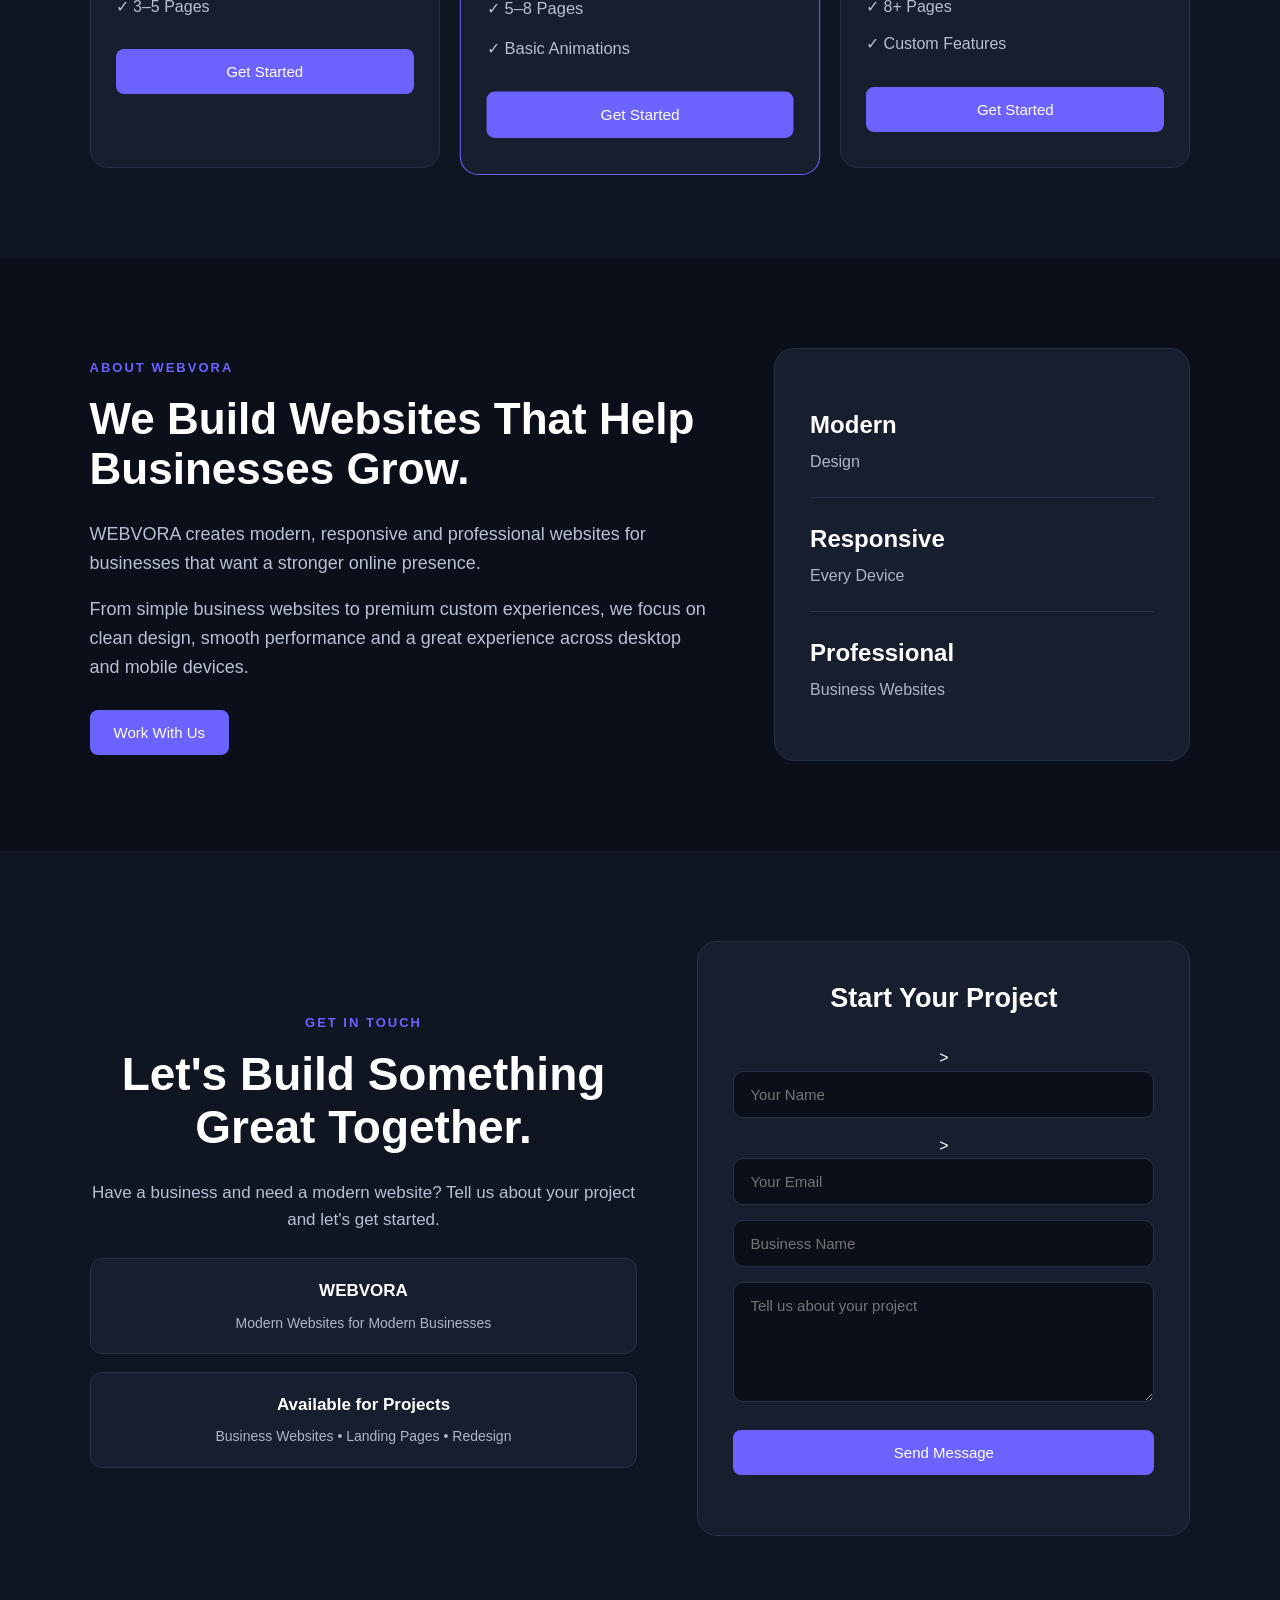
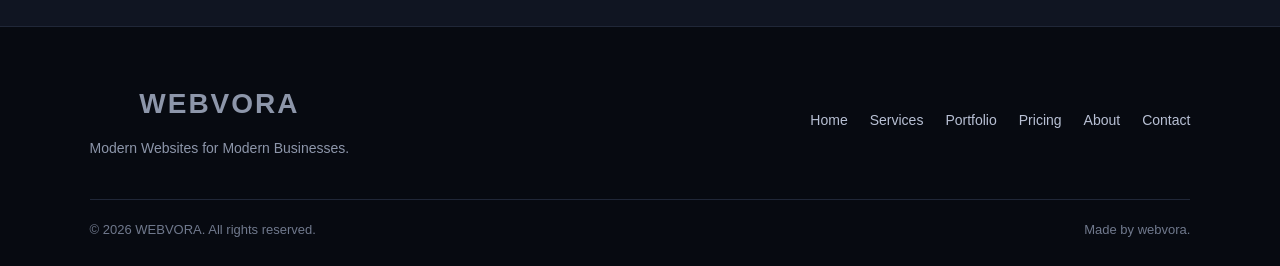
==== commit 87daf795: "Add files via upload" ====
--- a/index.html
+++ b/index.html
@@ -63,9 +63,12 @@
             <div class="preview-input">Email Address</div>
 
             <label>Business</label>
-            <div class="preview-input">Business Name</div>
-
-            <div class="preview-button">Send Message</div>
+<div class="preview-input">Business Name</div>
+
+<label>Message</label>
+<div class="preview-input preview-message">Tell us about your project</div>
+
+<div class="preview-button">Send Message</div>
 
         </div>
 
--- a/style.css
+++ b/style.css
@@ -705,7 +705,7 @@
 #home button + button {
     margin-top: 20px;
 }
-/* ===== HEADER LOGO SIZE ===== */
+
 .logo img {
     width: 150px;
     height: auto;
@@ -813,4 +813,119 @@
         margin: 0 auto;
         transform: rotate(0deg);
     }
+}
+/* ===== PREMIUM HERO PROJECT CARD ===== */
+
+.hero-form-preview {
+    background: rgba(23, 30, 45, 0.88);
+    backdrop-filter: blur(14px);
+    border: 1px solid rgba(108, 99, 255, 0.35);
+    box-shadow:
+        0 30px 80px rgba(0, 0, 0, 0.45),
+        0 0 45px rgba(108, 99, 255, 0.12);
+    transition: 0.35s ease;
+}
+
+.hero-form-preview:hover {
+    transform: rotate(1deg) translateY(-6px);
+    border-color: rgba(108, 99, 255, 0.7);
+}
+
+.preview-input {
+    transition: 0.25s ease;
+}
+
+.preview-input:hover {
+    border-color: rgba(108, 99, 255, 0.5);
+}
+
+.preview-button {
+    box-shadow: 0 10px 25px rgba(108, 99, 255, 0.25);
+}
+/* ===== HERO CARD FLOAT ===== */
+
+.hero-form-preview {
+    animation: heroCardFloat 4s ease-in-out infinite;
+}
+
+@keyframes heroCardFloat {
+    0%, 100% {
+        transform: rotate(3deg) translateY(0);
+    }
+
+    50% {
+        transform: rotate(3deg) translateY(-8px);
+    }
+}
+/* ===== PROJECT CARD ICON ===== */
+
+.preview-icon {
+    box-shadow: 0 0 25px rgba(108, 99, 255, 0.2);
+    transition: 0.3s ease;
+}
+
+.hero-form-preview:hover .preview-icon {
+    transform: rotate(8deg) scale(1.08);
+    border-color: #6c63ff;
+}
+
+
+.logo {
+    display: flex;
+    align-items: center;
+}
+
+.logo img {
+    width: 150px;
+    height: auto;
+    display: block;
+}
+/* ===== WEBVORA LOGO ===== */
+
+.logo {
+    display: flex;
+    align-items: center;
+}
+
+.logo img {
+    width: 150px;
+    height: auto;
+    display: block;
+}
+/* ===== WEBVORA HEADER LOGO ===== */
+
+header {
+    min-height: 80px;
+}
+
+.logo {
+    display: flex;
+    align-items: center;
+    flex-shrink: 0;
+}
+
+.logo img {
+    width: 190px;
+    height: auto;
+    display: block;
+    object-fit: contain;
+}
+/* ===== LOGO DISPLAY FIX ===== */
+
+header .logo {
+    width: 190px;
+    height: 60px;
+    display: flex;
+    align-items: center;
+    justify-content: flex-start;
+    overflow: visible;
+}
+
+header .logo img {
+    width: 150px;
+    height: 60px;
+    max-width: none;
+    object-fit: contain;
+    object-position: left center;
+    display: block;
 }
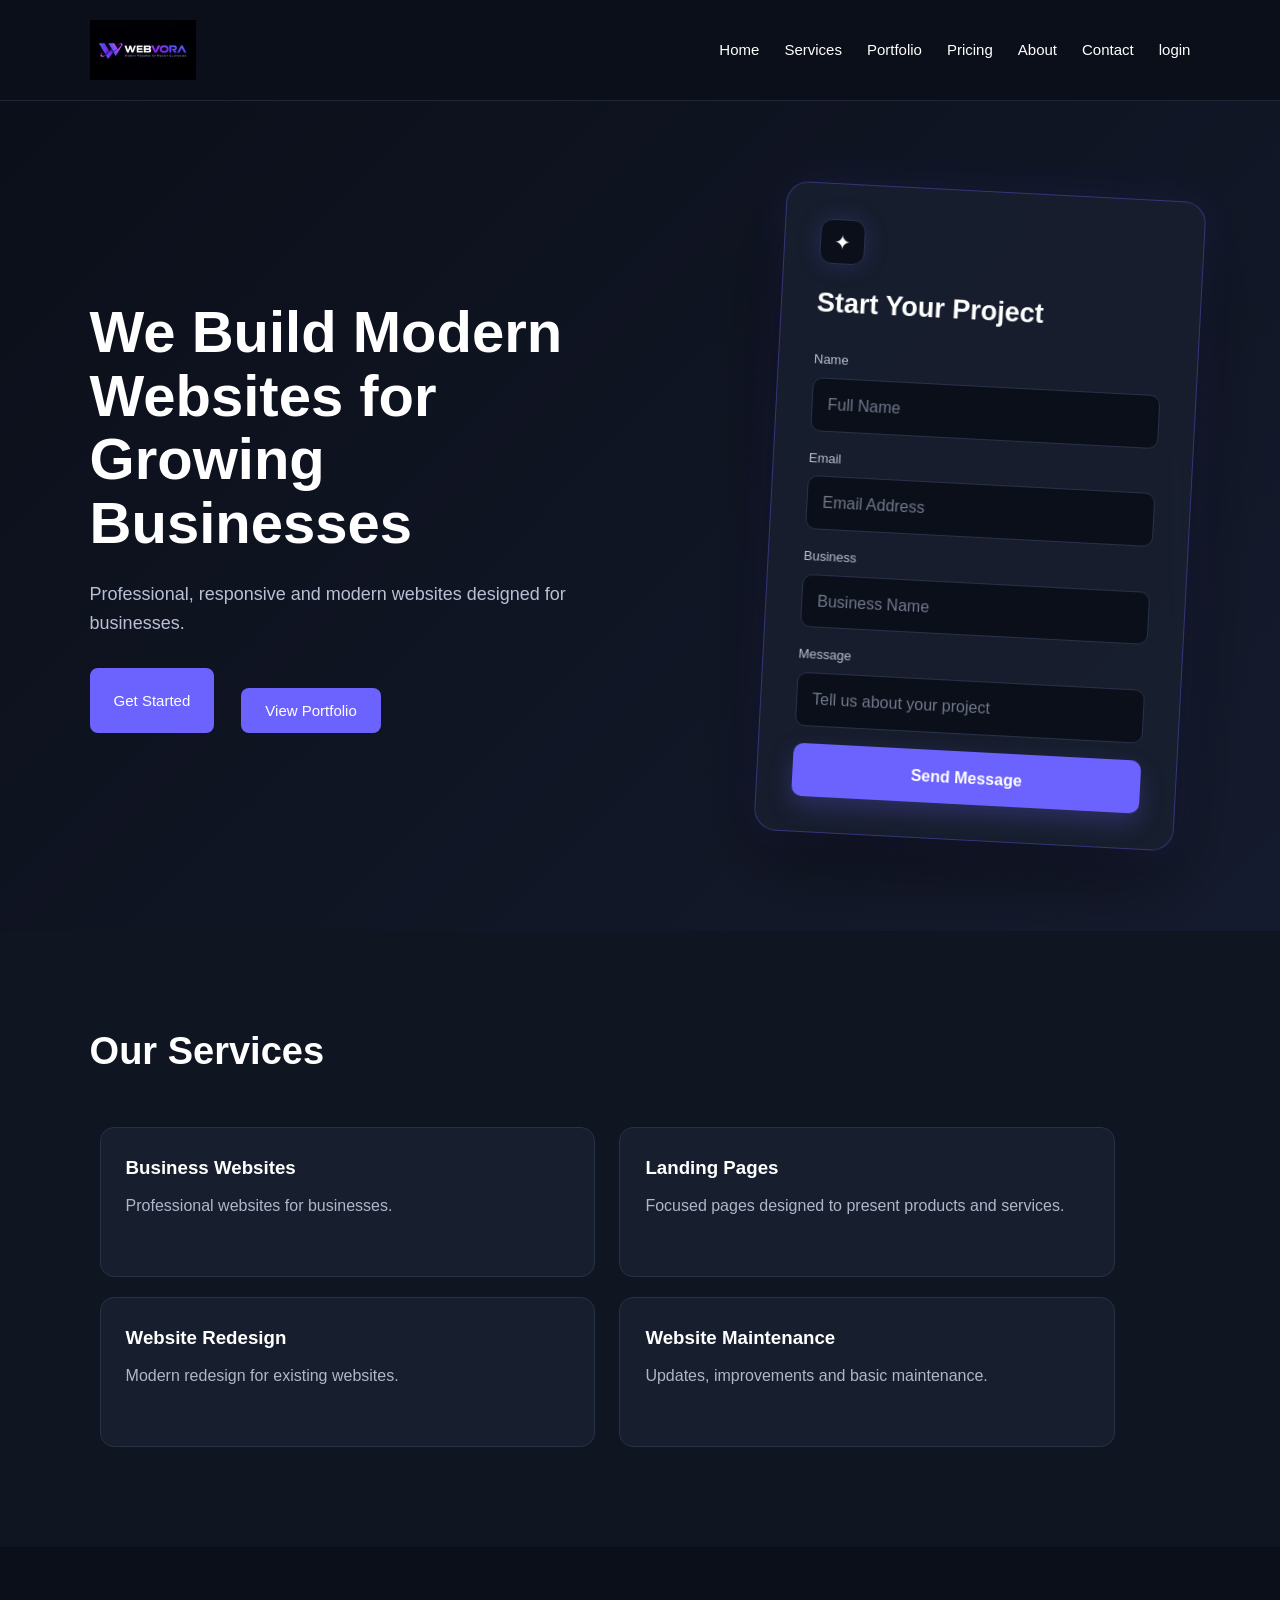
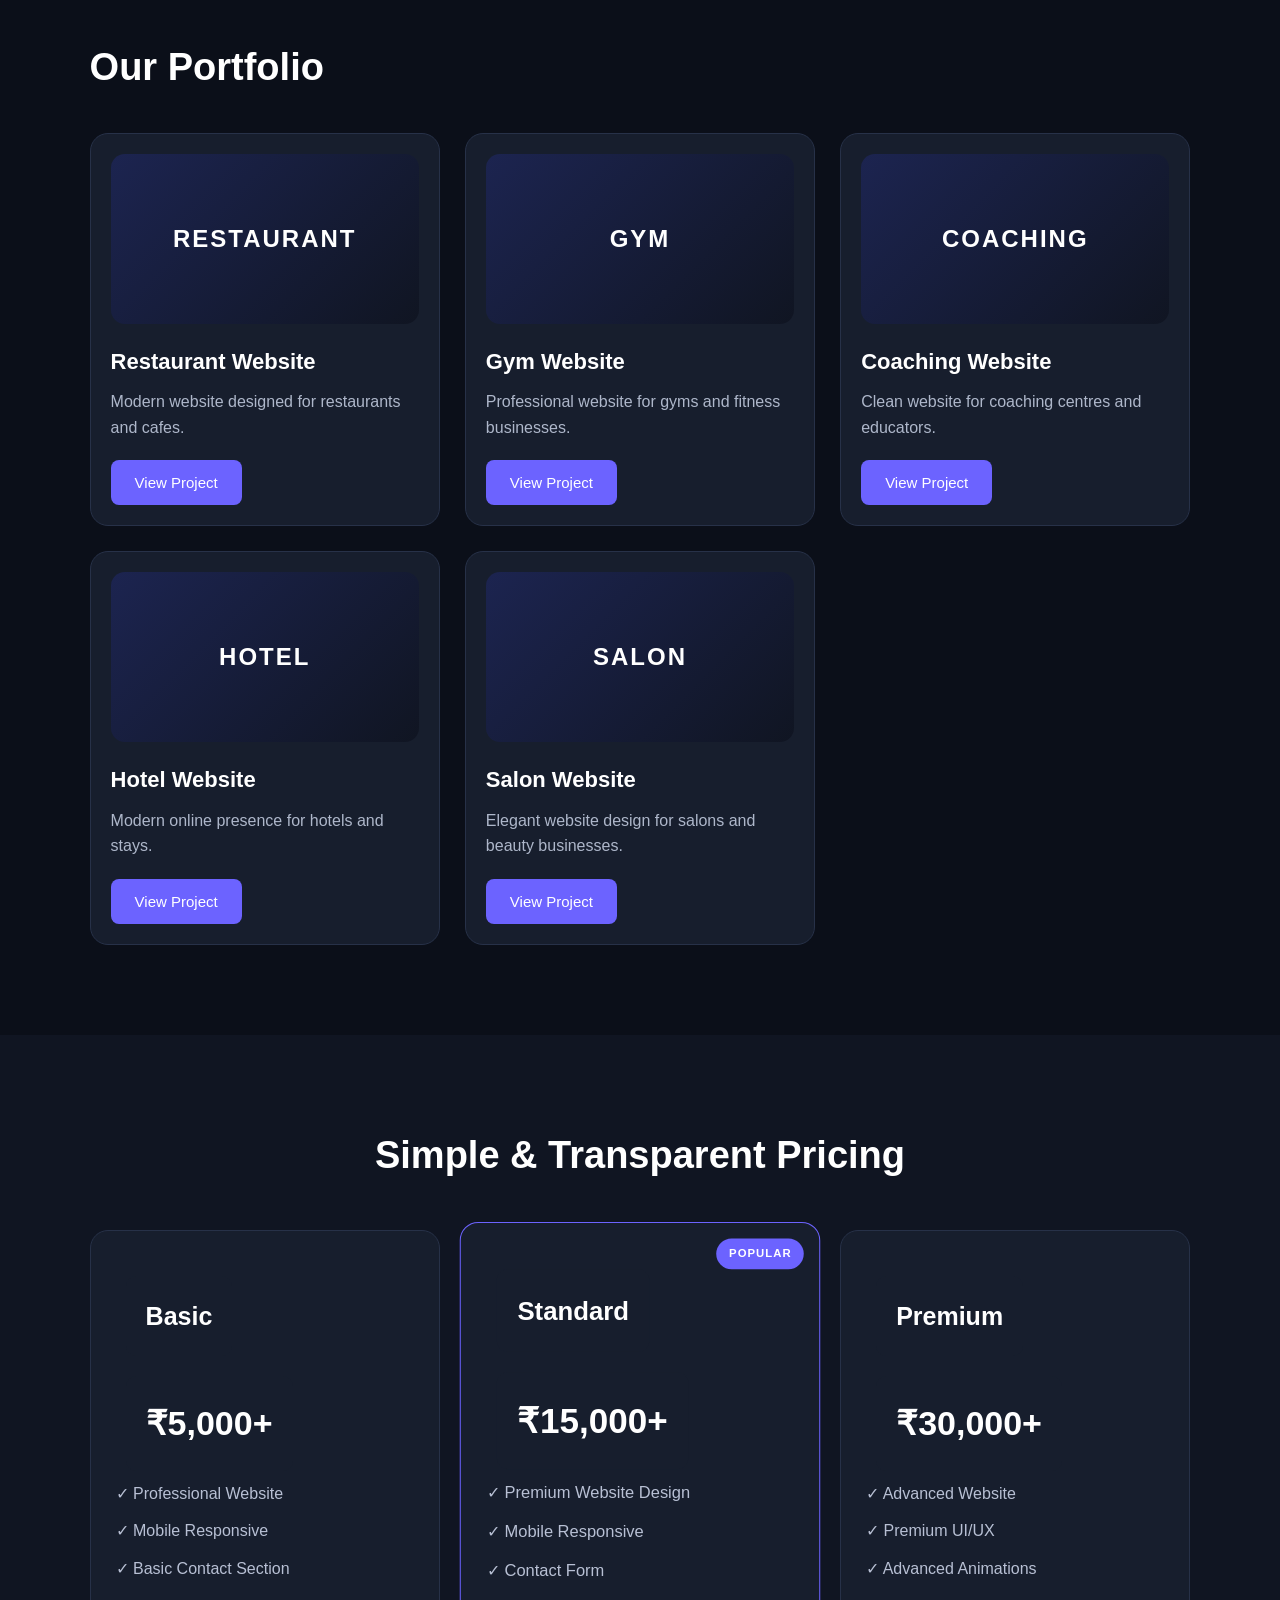
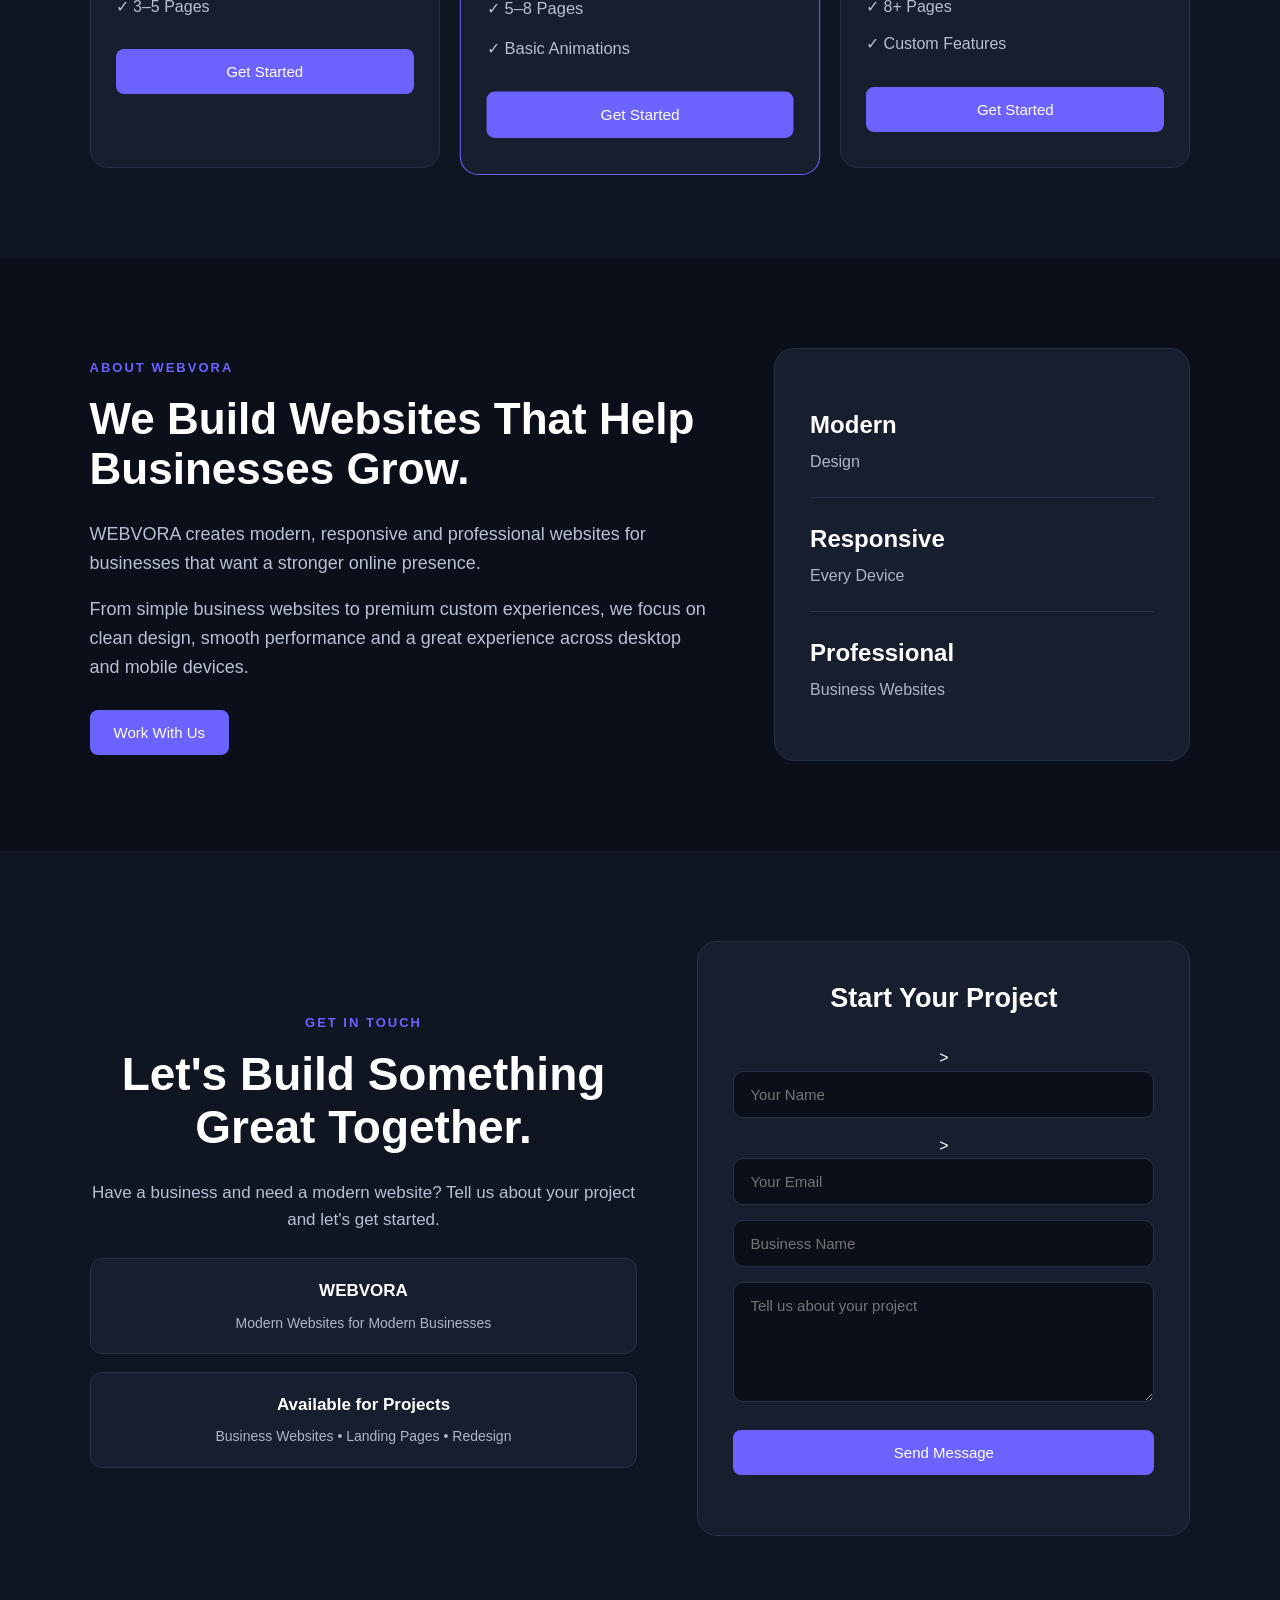
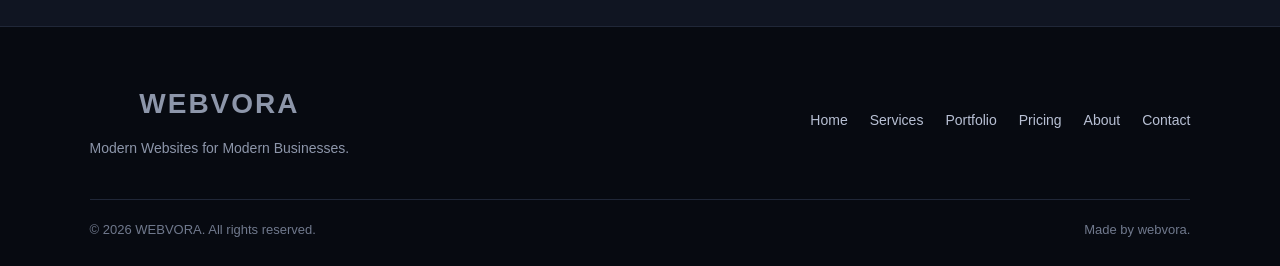
==== commit 9c33ca37: "Add files via upload" ====
--- a/index.html
+++ b/index.html
@@ -24,6 +24,7 @@
             <a href="#pricing">Pricing</a>
             <a href="#about">About</a>
             <a href="#contact">Contact</a>
+            <a href="login.html">login</a>
         </nav>
     </header>
 
--- a/style.css
+++ b/style.css
@@ -928,4 +928,89 @@
     object-fit: contain;
     object-position: left center;
     display: block;
+}
+/* ===== NAVIGATION SCROLL FIX ===== */
+
+section {
+    scroll-margin-top: 85px;
+}
+/* ===== PREMIUM LOGIN PAGE ===== */
+
+.login-page {
+    min-height: 100vh;
+    display: flex;
+    align-items: center;
+    justify-content: center;
+    padding: 30px;
+    background:
+        radial-gradient(circle at top, rgba(108, 99, 255, 0.18), transparent 40%),
+        #0b0f19;
+}
+
+.login-card {
+    width: 100%;
+    max-width: 430px;
+    padding: 40px;
+    background: rgba(23, 30, 45, 0.92);
+    border: 1px solid rgba(108, 99, 255, 0.35);
+    border-radius: 22px;
+    box-shadow: 0 30px 80px rgba(0, 0, 0, 0.45);
+}
+
+.login-card h1 {
+    text-align: center;
+    font-size: 32px;
+    letter-spacing: 3px;
+    margin-bottom: 8px;
+}
+
+.login-subtitle {
+    text-align: center;
+    color: #aeb7ca;
+    margin-bottom: 30px;
+}
+
+.login-card label {
+    display: block;
+    color: #b8c0d4;
+    font-size: 14px;
+    margin-bottom: 7px;
+}
+
+.login-card input {
+    width: 100%;
+    padding: 14px 15px;
+    margin-bottom: 18px;
+    background: #0b0f19;
+    color: #fff;
+    border: 1px solid #273148;
+    border-radius: 10px;
+    outline: none;
+    font-size: 15px;
+}
+
+.login-card input:focus {
+    border-color: #6c63ff;
+    box-shadow: 0 0 20px rgba(108, 99, 255, 0.12);
+}
+
+.login-card button {
+    width: 100%;
+    margin: 5px 0 0;
+}
+
+.signup-text {
+    text-align: center;
+    color: #8d96aa;
+    font-size: 14px;
+    margin-top: 25px;
+}
+
+.signup-text a {
+    color: #6c63ff;
+    text-decoration: none;
+}
+
+.signup-text a:hover {
+    text-decoration: underline;
 }
